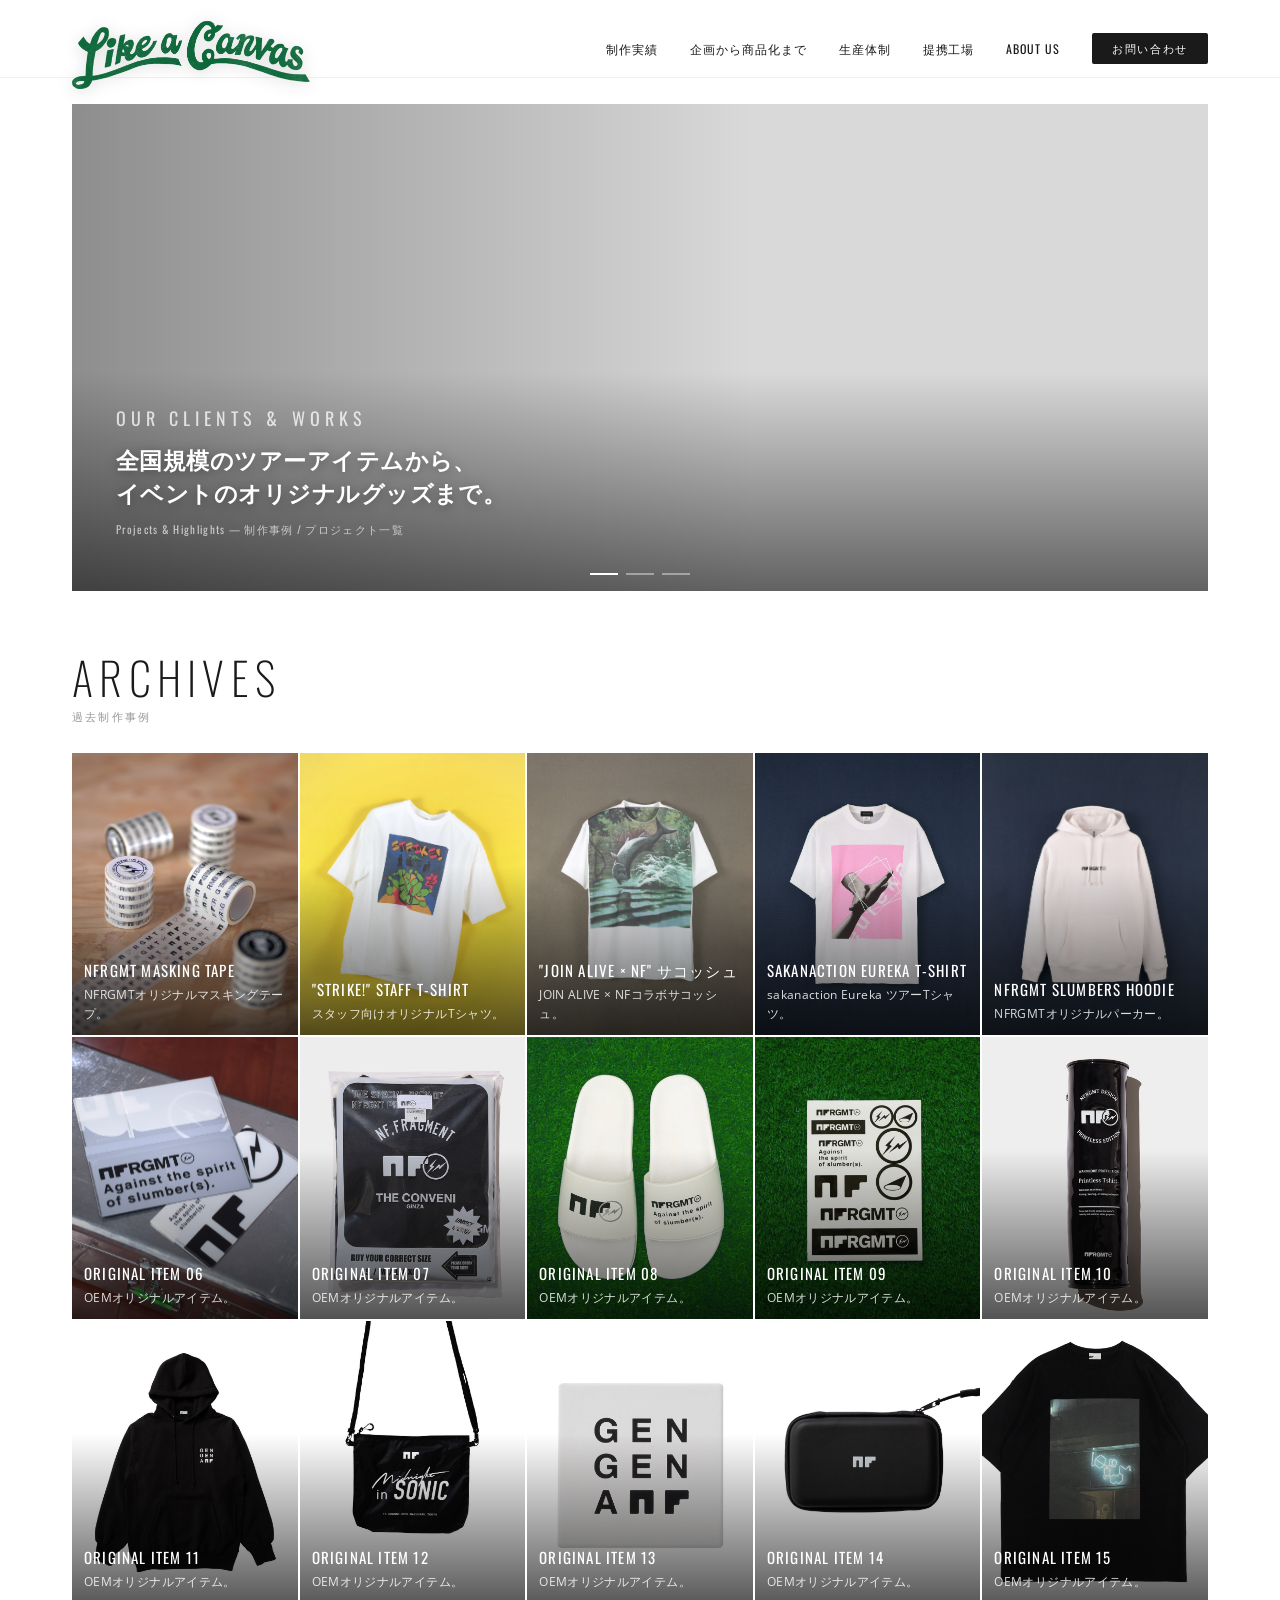
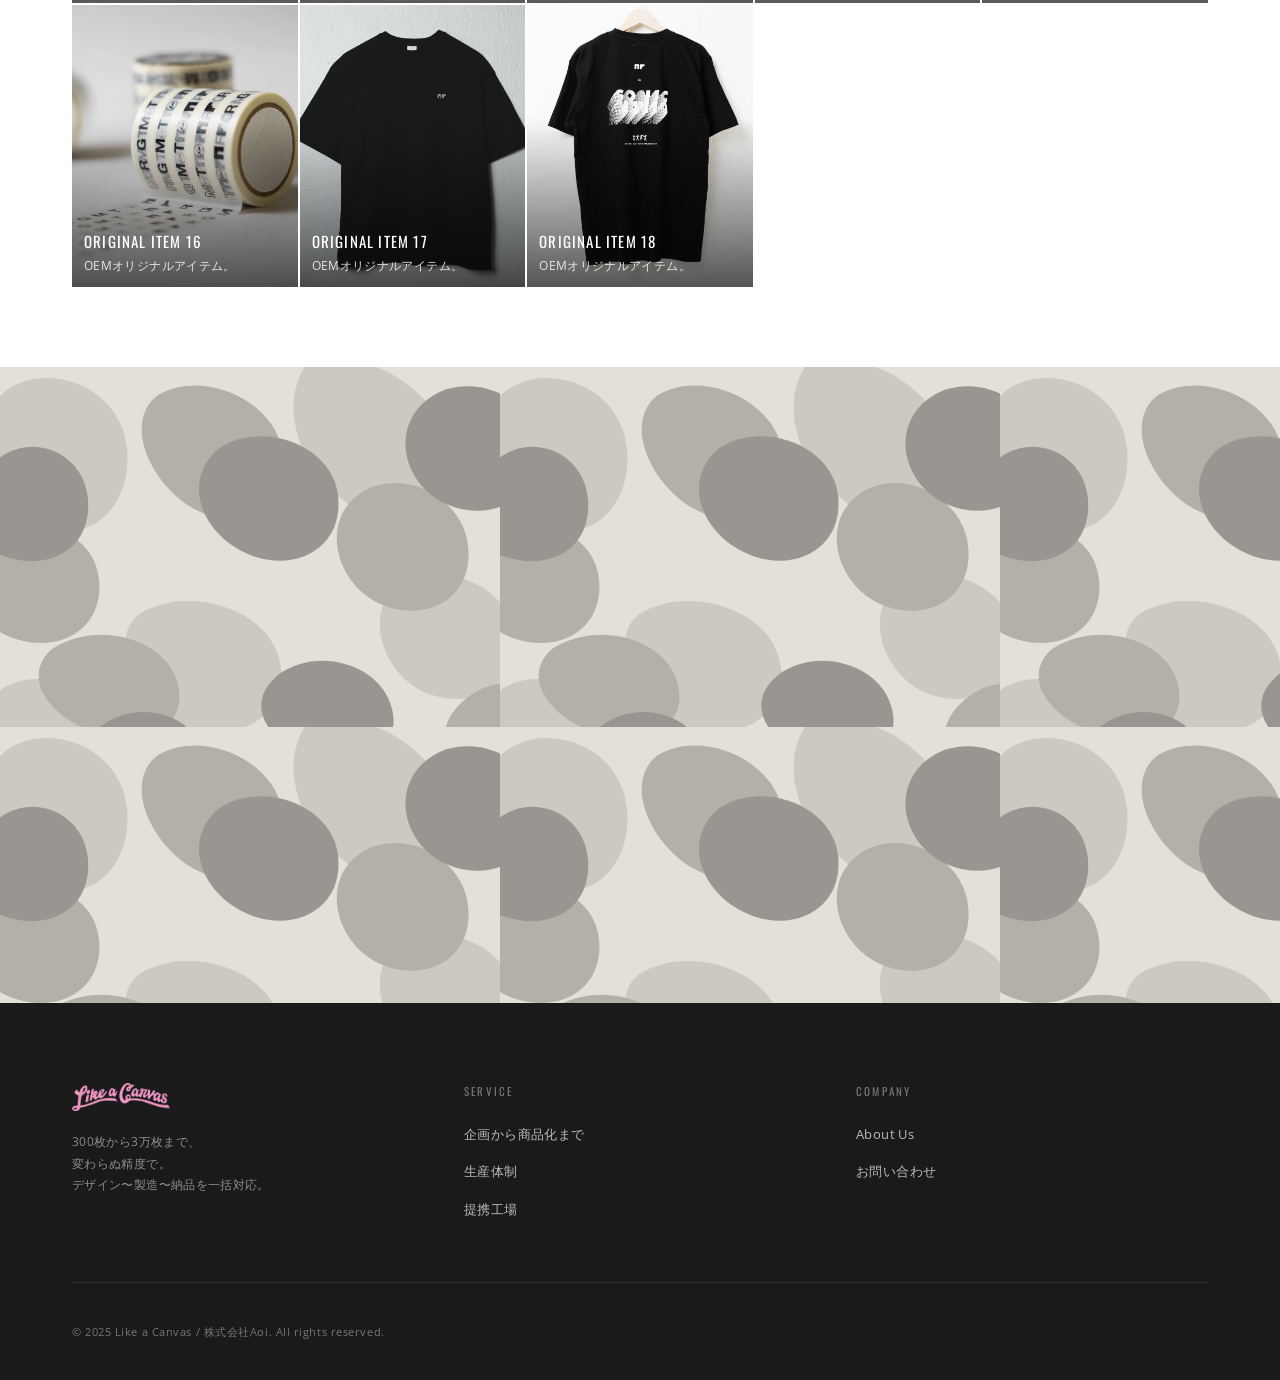
==== index.html @ 428521fa "Add camo background to Explore section, update subtitle text Co-Authored-By: Claude Sonnet 4.6 <nore" ====
<!DOCTYPE html>
<html lang="ja">
<head>
  <meta charset="UTF-8">
  <meta name="viewport" content="width=device-width, initial-scale=1.0">
  <title>Like a Canvas</title>
  <meta name="description" content="300枚から3万枚まで、変わらぬ精度で。OEMグッズ制作のLike a Canvas。">
  <link rel="stylesheet" href="assets/css/main.css">
  <style>
    /* フェードインアニメーション */
    [data-fade] {
      opacity: 0;
      transform: translateY(24px);
      transition: opacity 0.7s ease, transform 0.7s ease;
    }
    [data-fade].visible {
      opacity: 1;
      transform: translateY(0);
    }
    /* スライド全体リンク */
    .hero-slide-link {
      position: absolute;
      inset: 0;
      z-index: 1;
      display: block;
    }
    .hero .hero-slide-content { pointer-events: none; }
  </style>
</head>
<body>

  <!-- PRELOADER -->
  <div class="preloader">
    <div class="preloader-inner"></div>
  </div>

  <!-- NAVBAR -->
  <nav class="navbar">
    <div class="navbar-inner">
      <a href="index.html" class="navbar-logo">
        <img src="assets/images/static/logo.png" alt="Like a Canvas">
      </a>
      <ul class="nav-menu">
        <li><a href="#archives">制作実績</a></li>
        <li><a href="pages/network.html">企画から商品化まで</a></li>
        <li><a href="pages/factory.html">生産体制</a></li>
        <li><a href="pages/factory-showcase.html">提携工場</a></li>
        <li><a href="pages/about.html">About Us</a></li>
        <li><a href="pages/contact.html" class="nav-contact-btn">お問い合わせ</a></li>
      </ul>
      <button class="hamburger" aria-label="メニュー">
        <span></span><span></span><span></span>
      </button>
    </div>
  </nav>

  <!-- モバイルメニュー -->
  <div class="mobile-menu">
    <button class="mobile-menu-close" aria-label="閉じる">×</button>
    <a href="#archives">制作実績</a>
    <a href="pages/network.html">企画から商品化まで</a>
    <a href="pages/factory.html">生産体制</a>
    <a href="pages/factory-showcase.html">提携工場</a>
    <a href="pages/about.html">About Us</a>
    <a href="pages/contact.html">お問い合わせ</a>
  </div>

  <!-- HERO VIDEO SLIDER -->
  <div class="hero-wrapper">
  <div class="hero-wrapper-inner">
  <section class="hero">
    <div class="hero-slide active">
      <a href="#archives" class="hero-slide-link"></a>
      <video autoplay muted loop playsinline>
        <source src="assets/videos/hero-archives.mp4" type="video/mp4">
      </video>
      <div class="hero-slide-overlay"></div>
      <div class="hero-slide-content">
        <p class="hero-slide-label">Our Clients &amp; Works</p>
        <h2 class="hero-slide-title">全国規模のツアーアイテムから、<br>イベントのオリジナルグッズまで。</h2>
        <p class="hero-slide-sub">Projects &amp; Highlights — 制作事例 / プロジェクト一覧</p>
      </div>
    </div>
    <div class="hero-slide">
      <a href="pages/contact.html" class="hero-slide-link"></a>
      <video autoplay muted loop playsinline>
        <source src="assets/videos/hero-what-we-can-do.mp4" type="video/mp4">
      </video>
      <div class="hero-slide-overlay"></div>
      <div class="hero-slide-content">
        <p class="hero-slide-label">Custom Ideas</p>
        <h2 class="hero-slide-title">コンサートやイベント、アウトドアまで。<br>さまざまなシーンで使えるもの。</h2>
        <p class="hero-slide-sub">EVENT &amp; OUTDOOR &amp; CONCERT — シーンに応じた、あなただけのカスタムメイド。</p>
      </div>
    </div>
    <div class="hero-slide">
      <a href="pages/factory.html" class="hero-slide-link"></a>
      <video autoplay muted loop playsinline>
        <source src="assets/videos/hero-factory.mp4" type="video/mp4">
      </video>
      <div class="hero-slide-overlay"></div>
      <div class="hero-slide-content">
        <p class="hero-slide-label">FACTORY NETWORK</p>
        <h2 class="hero-slide-title">300枚から3万枚まで、<br>変わらぬ精度で。</h2>
        <p class="hero-slide-sub">From 300 to 50,000 units — with the same precision.</p>
      </div>
    </div>

    <button class="hero-arrow hero-arrow-prev" aria-label="前のスライド">&#8592;</button>
    <button class="hero-arrow hero-arrow-next" aria-label="次のスライド">&#8594;</button>

    <div class="hero-nav">
      <button class="hero-dot active" aria-label="スライド1"></button>
      <button class="hero-dot" aria-label="スライド2"></button>
      <button class="hero-dot" aria-label="スライド3"></button>
    </div>
  </section>
  </div>
  </div>

  <!-- ARCHIVES -->
  <section class="archives-section" id="archives">
    <div class="archives-inner">
      <div class="archives-heading" data-fade>
        <h2 class="archives-title-en">Archives</h2>
        <p class="archives-title-ja">過去制作事例</p>
      </div>
      <div class="archives-grid" data-dynamic>
        <!-- JSで動的生成 -->
      </div>
    </div>
  </section>

  <!-- EXPLORE SECTION -->
  <section class="service-overview">
    <div class="service-overview-inner">
      <div class="service-overview-heading" data-fade>
        <h2>Explore</h2>
      </div>
      <p class="service-overview-sub" data-fade>
        <strong>Like a Canvas について、もっと詳しく。</strong>
      </p>
      <div class="service-grid">

        <div class="service-item" data-fade>
          <a href="pages/network.html">
            <!-- 差し替え: <img src="assets/images/explore-network.jpg" alt="企画から商品化まで" loading="lazy"> -->
            <div style="aspect-ratio:4/3;background:linear-gradient(135deg,#c8c4bc 0%,#a8a49c 100%);display:flex;align-items:center;justify-content:center;">
              <span style="font-family:var(--font-heading);font-size:9px;letter-spacing:0.2em;text-transform:uppercase;color:rgba(0,0,0,0.3);">Photo</span>
            </div>
          </a>
          <div class="service-item-body">
            <h3 class="service-item-title">企画から商品化まで</h3>
            <p class="service-item-desc">アイデアの整理から工場選定・量産・納品まで、一貫して進行します。</p>
            <a href="pages/network.html" class="service-item-link">詳しく見る →</a>
          </div>
        </div>

        <div class="service-item" data-fade>
          <a href="pages/factory.html">
            <!-- 差し替え: <img src="assets/images/explore-factory.jpg" alt="生産体制" loading="lazy"> -->
            <div style="aspect-ratio:4/3;background:linear-gradient(135deg,#bfbbb3 0%,#9f9b93 100%);display:flex;align-items:center;justify-content:center;">
              <span style="font-family:var(--font-heading);font-size:9px;letter-spacing:0.2em;text-transform:uppercase;color:rgba(0,0,0,0.3);">Photo</span>
            </div>
          </a>
          <div class="service-item-body">
            <h3 class="service-item-title">生産体制</h3>
            <p class="service-item-desc">国内外の工場ネットワークを活用し、アイテムとロットに応じて最適な生産背景を組み立てます。</p>
            <a href="pages/factory.html" class="service-item-link">詳しく見る →</a>
          </div>
        </div>

        <div class="service-item" data-fade>
          <a href="pages/factory-showcase.html">
            <!-- 差し替え: <img src="assets/images/explore-factory-showcase.jpg" alt="提携工場" loading="lazy"> -->
            <div style="aspect-ratio:4/3;background:linear-gradient(135deg,#b8b4ac 0%,#98948c 100%);display:flex;align-items:center;justify-content:center;">
              <span style="font-family:var(--font-heading);font-size:9px;letter-spacing:0.2em;text-transform:uppercase;color:rgba(0,0,0,0.3);">Photo</span>
            </div>
          </a>
          <div class="service-item-body">
            <h3 class="service-item-title">提携工場</h3>
            <p class="service-item-desc">染め・縫製・傘・検品まで。実際に足を運んだ提携工場を紹介します。</p>
            <a href="pages/factory-showcase.html" class="service-item-link">詳しく見る →</a>
          </div>
        </div>

        <div class="service-item" data-fade>
          <a href="pages/about.html">
            <!-- 差し替え: <img src="assets/images/explore-about.jpg" alt="About Us" loading="lazy"> -->
            <div style="aspect-ratio:4/3;background:linear-gradient(135deg,#b0aca4 0%,#908c84 100%);display:flex;align-items:center;justify-content:center;">
              <span style="font-family:var(--font-heading);font-size:9px;letter-spacing:0.2em;text-transform:uppercase;color:rgba(0,0,0,0.3);">Photo</span>
            </div>
          </a>
          <div class="service-item-body">
            <h3 class="service-item-title">About Us</h3>
            <p class="service-item-desc">株式会社Aoiについて。事業の背景と、ものづくりへのスタンスを紹介します。</p>
            <a href="pages/about.html" class="service-item-link">詳しく見る →</a>
          </div>
        </div>

      </div>
    </div>
  </section>

  <!-- FOOTER -->
  <footer class="footer">
    <div class="footer-inner">
      <div class="footer-top">
        <div>
          <div class="footer-logo">
            <img src="assets/images/static/logo.png" alt="Like a Canvas">
          </div>
          <p class="footer-tagline">300枚から3万枚まで、<br>変わらぬ精度で。<br>デザイン〜製造〜納品を一括対応。</p>
        </div>
        <div>
          <p class="footer-nav-title">Service</p>
          <ul class="footer-nav-list">
            <li><a href="pages/network.html">企画から商品化まで</a></li>
            <li><a href="pages/factory.html">生産体制</a></li>
            <li><a href="pages/factory-showcase.html">提携工場</a></li>
          </ul>
        </div>
        <div>
          <p class="footer-nav-title">Company</p>
          <ul class="footer-nav-list">
            <li><a href="pages/about.html">About Us</a></li>
            <li><a href="pages/contact.html">お問い合わせ</a></li>
          </ul>
        </div>
      </div>
      <div class="footer-bottom">
        <p class="footer-copyright">© 2025 Like a Canvas / 株式会社Aoi. All rights reserved.</p>
      </div>
    </div>
  </footer>

  <script src="assets/js/main.js"></script>
</body>
</html>
---- assets/css/main.css ----
/* ================================================
   Like a Canvas — Main CSS
   Webflow完全独立版
   ================================================ */

@import url('https://fonts.googleapis.com/css2?family=Oswald:wght@200;300;400;500;600;700&family=Vollkorn:ital,wght@0,400;0,700;1,400;1,700&family=Open+Sans:ital,wght@0,300;0,400;0,600;0,700;0,800;1,400&family=Exo:ital,wght@0,100;0,200;0,300;0,400;0,500;0,600;0,700;0,800;0,900;1,400&display=swap');

*, *::before, *::after {
  box-sizing: border-box;
  margin: 0;
  padding: 0;
}

:root {
  --color-black: #1a1a1a;
  --color-white: #ffffff;
  --color-gray: #f5f5f5;
  --color-gray-mid: #999;
  --color-gray-dark: #444;
  --font-heading: 'Oswald', sans-serif;
  --font-body: 'Open Sans', sans-serif;
  --font-serif: 'Vollkorn', serif;
  --transition: 0.3s ease;
  /* サイト共通の最大幅・横パディング */
  --site-max: 1200px;
  --site-pad: 32px;
}

html {
  font-size: 16px;
  scroll-behavior: smooth;
}

body {
  font-family: var(--font-body);
  color: var(--color-black);
  background: var(--color-white);
  line-height: 1.6;
  overflow-x: hidden;
}

img {
  max-width: 100%;
  height: auto;
  display: block;
}

a {
  text-decoration: none;
  color: inherit;
}

/* ================================================
   PRELOADER
   ================================================ */
.preloader {
  position: fixed;
  inset: 0;
  background: var(--color-white);
  z-index: 9999;
  display: flex;
  align-items: center;
  justify-content: center;
  transition: opacity 0.5s ease, visibility 0.5s ease;
}

.preloader.hidden {
  opacity: 0;
  visibility: hidden;
}

.preloader-inner {
  width: 40px;
  height: 40px;
  border: 2px solid var(--color-gray);
  border-top-color: var(--color-black);
  border-radius: 50%;
  animation: spin 0.8s linear infinite;
}

@keyframes spin {
  to { transform: rotate(360deg); }
}

/* ================================================
   NAVBAR
   ================================================ */
.navbar {
  position: fixed;
  top: 0;
  left: 0;
  right: 0;
  z-index: 100;
  background: rgba(255,255,255,0.96);
  backdrop-filter: blur(8px);
  border-bottom: 1px solid rgba(0,0,0,0.06);
  transition: box-shadow var(--transition);
  overflow: visible;
}

.navbar.scrolled {
  box-shadow: 0 2px 20px rgba(0,0,0,0.08);
}

.navbar-inner {
  max-width: var(--site-max);
  margin: 0 auto;
  padding: 0 var(--site-pad);
  height: 77px;
  display: flex;
  align-items: center;
  justify-content: space-between;
}

.navbar-logo {
  position: relative;
  z-index: 101;
  transform: translateY(16px);
  flex-shrink: 0;
}

.navbar-logo img {
  height: 68px;
  width: auto;
  filter: drop-shadow(0 2px 8px rgba(0,0,0,0.15));
}

.nav-menu {
  list-style: none;
  display: flex;
  align-items: center;
  gap: 32px;
  flex-wrap: nowrap;
  transform: translateY(10px);
}

.nav-menu a {
  font-family: var(--font-heading);
  font-size: 12px;
  font-weight: 400;
  letter-spacing: 0.08em;
  text-transform: uppercase;
  color: var(--color-black);
  transition: opacity var(--transition);
  text-align: center;
  line-height: 1.0;
  white-space: nowrap;
  display: block;
}

/* 930px以下：gapだけ縮小、文字サイズは維持 */
@media (max-width: 930px) {
  .nav-menu { gap: clamp(4px, 1.5vw, 32px); }
}

/* 840px以下：文字サイズも縮小開始 */
@media (max-width: 840px) {
  .nav-menu a {
    font-size: clamp(10px, 1.25vw, 12px);
    letter-spacing: clamp(0.02em, 0.07vw, 0.08em);
  }
}

.nav-menu a:hover {
  opacity: 0.5;
}

.nav-contact-btn {
  background: var(--color-black);
  color: var(--color-white) !important;
  padding: 10px 20px;
  border-radius: 2px;
  font-size: 11px !important;
  letter-spacing: 0.15em !important;
}

.nav-contact-btn:hover {
  opacity: 0.7 !important;
}

/* ハンバーガー */
.hamburger {
  display: none;
  flex-direction: column;
  gap: 5px;
  cursor: pointer;
  padding: 8px;
  background: none;
  border: none;
}

.hamburger span {
  display: block;
  width: 24px;
  height: 1.5px;
  background: var(--color-black);
  transition: var(--transition);
}

/* モバイルメニュー */
.mobile-menu {
  display: flex;
  position: fixed;
  inset: 0;
  background: rgba(10,10,10,0.92);
  backdrop-filter: blur(6px);
  -webkit-backdrop-filter: blur(6px);
  z-index: 200;
  flex-direction: column;
  align-items: flex-start;
  justify-content: center;
  padding: 0 40px;
  gap: 0;
  /* 初期状態：上に隠れている */
  opacity: 0;
  transform: translateY(-18px);
  pointer-events: none;
  transition: opacity 0.32s ease, transform 0.32s ease;
}

.mobile-menu.open {
  opacity: 1;
  transform: translateY(0);
  pointer-events: auto;
}

/* ロゴ小さく左上に */
.mobile-menu::before {
  content: 'Like a Canvas';
  position: absolute;
  top: 28px;
  left: 40px;
  font-family: var(--font-heading);
  font-size: 10px;
  letter-spacing: 0.25em;
  text-transform: uppercase;
  color: rgba(255,255,255,0.25);
}

.mobile-menu a {
  font-family: "Yu Gothic", "YuGothic", "Hiragino Kaku Gothic ProN", "Noto Sans JP", sans-serif;
  font-size: clamp(16px, 4.5vw, 22px);
  font-weight: 300;
  letter-spacing: 0.1em;
  color: rgba(255,255,255,0.82);
  padding: 13px 0;
  border-bottom: 1px solid rgba(255,255,255,0.07);
  width: 100%;
  display: flex;
  align-items: center;
  justify-content: space-between;
  transition: color 0.2s ease;
}

.mobile-menu a::after {
  content: '→';
  font-size: 14px;
  color: rgba(255,255,255,0.25);
  transition: color 0.2s ease, transform 0.2s ease;
}

.mobile-menu a:hover { color: rgba(255,255,255,0.6); }
.mobile-menu a:hover::after { color: rgba(255,255,255,0.5); transform: translateX(4px); }

/* お問い合わせだけアクセントカラー */
.mobile-menu a[href*="contact"] {
  color: #c8a870;
  border-bottom: none;
  margin-top: 28px;
}
.mobile-menu a[href*="contact"]::after { color: rgba(200,168,112,0.5); }

.mobile-menu-close {
  position: absolute;
  top: 22px;
  right: 32px;
  background: none;
  border: 1px solid rgba(255,255,255,0.18);
  color: rgba(255,255,255,0.6);
  font-size: 18px;
  width: 36px;
  height: 36px;
  display: flex;
  align-items: center;
  justify-content: center;
  cursor: pointer;
  line-height: 1;
  transition: border-color 0.2s, color 0.2s;
}

.mobile-menu-close:hover {
  border-color: rgba(255,255,255,0.5);
  color: #fff;
}

/* ================================================
   HERO SLIDER（動画バナー）
   ================================================ */
.hero-wrapper {
  margin-top: 72px;
  padding: 32px 0 48px;
  background: var(--color-white);
}

.hero-wrapper-inner {
  max-width: var(--site-max);
  margin: 0 auto;
  padding: 0 var(--site-pad);
}

.hero {
  position: relative;
  width: 100%;
  aspect-ratio: 21 / 9;
  overflow: hidden;
}

@media (max-width: 767px) {
  .hero {
    aspect-ratio: 16 / 9;
  }
}

.hero-slide {
  position: absolute;
  inset: 0;
  opacity: 0;
  transition: opacity 0.8s ease;
}

.hero-slide.active {
  opacity: 1;
}

.hero-slide video {
  width: 100%;
  height: 100%;
  object-fit: cover;
  object-position: center;
}

.hero-slide-overlay {
  position: absolute;
  inset: 0;
  background:
    linear-gradient(to top, rgba(0,0,0,0.55) 0%, rgba(0,0,0,0) 45%),
    linear-gradient(to right, rgba(0,0,0,0.35) 0%, rgba(0,0,0,0) 60%),
    rgba(0,0,0,0.15);
}

/* 旧 .hero-content（後方互換） */
.hero-content {
  position: absolute;
  inset: 0;
  display: flex;
  flex-direction: column;
  align-items: center;
  justify-content: center;
  color: var(--color-white);
  z-index: 2;
  text-align: center;
  padding: 0 24px;
}

/* スライド個別コンテンツ */
.hero-slide-content {
  position: absolute;
  bottom: 0;
  left: 0;
  right: 0;
  z-index: 2;
  padding: 0 44px 52px;
  color: var(--color-white);
  opacity: 0;
  transform: translateY(10px);
  transition: opacity 0.6s ease 0.2s, transform 0.6s ease 0.2s;
}

.hero-slide.active .hero-slide-content {
  opacity: 1;
  transform: translateY(0);
}

.hero-slide-label {
  font-family: var(--font-heading);
  font-size: clamp(12px, 1.5vw, 18px);
  letter-spacing: 0.28em;
  text-transform: uppercase;
  opacity: 0.75;
  margin-bottom: 12px;
}

.hero-slide-title {
  font-family: "Yu Mincho", "YuMincho", "Hiragino Mincho ProN", serif;
  font-size: clamp(14px, 1.8vw, 24px);
  font-weight: 600;
  letter-spacing: 0.02em;
  line-height: 1.45;
  margin-bottom: 10px;
  text-shadow: 0 2px 12px rgba(0,0,0,0.4);
}

.hero-slide-sub {
  font-family: var(--font-heading);
  font-size: clamp(9px, 0.85vw, 11px);
  letter-spacing: 0.12em;
  opacity: 0.65;
  line-height: 1.6;
}

@media (max-width: 767px) {
  .hero-slide-content {
    padding: 0 20px 36px;
  }
  .hero-slide-title {
    font-size: clamp(13px, 3.5vw, 18px);
  }
}

/* スライダーナビ */
.hero-nav {
  position: absolute;
  bottom: 16px;
  left: 50%;
  transform: translateX(-50%);
  display: flex;
  gap: 8px;
  z-index: 2;
}

.hero-dot {
  width: 28px;
  height: 2px;
  background: rgba(255,255,255,0.4);
  cursor: pointer;
  transition: background var(--transition);
  border: none;
}

.hero-dot.active {
  background: var(--color-white);
}

/* ヒーロー矢印：デスクトップはhover時のみ薄く表示 */
.hero-arrow {
  position: absolute;
  top: 50%;
  transform: translateY(-50%);
  z-index: 3;
  background: none;
  border: none;
  color: var(--color-white);
  font-size: 22px;
  padding: 16px 20px;
  cursor: pointer;
  opacity: 0;
  transition: opacity 0.3s ease;
  letter-spacing: 0;
}

.hero-arrow-prev { left: 12px; }
.hero-arrow-next { right: 12px; }

.hero:hover .hero-arrow {
  opacity: 0.45;
}

.hero-arrow:hover {
  opacity: 1 !important;
}

/* スマホ：矢印非表示、スワイプで操作 */
@media (max-width: 767px) {
  .hero-arrow { display: none; }
}

/* ================================================
   SECTION COMMON
   ================================================ */
.section {
  padding: 100px var(--site-pad);
  max-width: var(--site-max);
  margin: 0 auto;
}

.section-label {
  font-family: var(--font-heading);
  font-size: 11px;
  font-weight: 400;
  letter-spacing: 0.2em;
  text-transform: uppercase;
  color: var(--color-gray-mid);
  margin-bottom: 8px;
}

.section-title {
  font-family: var(--font-heading);
  font-size: clamp(28px, 4vw, 48px);
  font-weight: 300;
  letter-spacing: 0.08em;
  text-transform: uppercase;
  margin-bottom: 16px;
  line-height: 1.1;
}

/* ================================================
   ARCHIVES グリッド
   ================================================ */
.archives-section {
  background: var(--color-white);
  padding: 16px 0 80px;
  scroll-margin-top: 97px;
}

/* Archives 見出し */
.archives-heading {
  margin-bottom: 28px;
}

.archives-title-en {
  font-family: var(--font-heading);
  font-size: clamp(28px, 3.5vw, 48px);
  font-weight: 200;
  letter-spacing: 0.14em;
  text-transform: uppercase;
  line-height: 1.0;
  margin-bottom: 8px;
  color: var(--color-black);
}

.archives-title-ja {
  font-family: var(--font-heading);
  font-size: 11px;
  font-weight: 400;
  letter-spacing: 0.2em;
  color: var(--color-gray-mid);
  text-transform: uppercase;
}

.archives-inner {
  max-width: var(--site-max);
  margin: 0 auto;
  padding: 0 var(--site-pad);
}

.archives-grid {
  display: grid;
  grid-template-columns: repeat(auto-fill, minmax(220px, 1fr));
  gap: 2px;
}

.archive-item {
  position: relative;
  overflow: hidden;
  aspect-ratio: 4/5;
  cursor: pointer;
}

.archive-item a {
  display: block;
  width: 100%;
  height: 100%;
}

.archive-item img {
  width: 100%;
  height: 100%;
  object-fit: cover;
  transition: transform 0.6s ease;
}

.archive-item:hover img {
  transform: scale(1.04);
}

.archive-item-overlay {
  position: absolute;
  inset: 0;
  background: linear-gradient(
    to bottom,
    rgba(0,0,0,0) 40%,
    rgba(0,0,0,0.65) 100%
  );
  display: flex;
  flex-direction: column;
  justify-content: flex-end;
  padding: 12px;
}

.archive-item-info {
  transform: translateY(0);
  opacity: 1;
  color: var(--color-white);
}

.archive-item-title {
  font-family: var(--font-heading);
  font-size: clamp(11px, 1.4vw, 15px);
  font-weight: 400;
  letter-spacing: 0.08em;
  text-transform: uppercase;
  margin-bottom: 3px;
}

.archive-item-desc {
  font-size: clamp(11px, 1.1vw, 12px);
  opacity: 0.85;
  letter-spacing: 0.03em;
}

/* ================================================
   PRODUCT DETAIL ページ
   ================================================ */

/* ページ全体レイアウト
   〜999px : サイドバー200px固定 + 商品1fr（拡大中）
   1000px〜: 商品800px固定 + サイドバー1fr（拡大中）
   1200px〜: max-widthで全体が止まる（ナビバーと右端が揃う）
*/
.product-page-wrapper {
  display: grid;
  grid-template-columns: 200px 1fr;
  margin-top: 77px;
  min-height: calc(100vh - 77px);
  align-items: start;
  max-width: var(--site-max);
  margin-left: auto;
  margin-right: auto;
}

@media (min-width: 1000px) {
  .product-page-wrapper {
    grid-template-columns: 1fr 800px;
  }
}

/* ---- LEFT SIDEBAR ---- */
.product-sidebar {
  position: sticky;
  top: 77px;
  height: calc(100vh - 77px);
  overflow-y: auto;
  border-right: 1px solid rgba(0,0,0,0.07);
  background: var(--color-white);
  padding: 28px 14px 40px var(--site-pad);
  scrollbar-width: thin;
  scrollbar-color: rgba(0,0,0,0.15) transparent;
}

.sidebar-label {
  font-family: var(--font-heading);
  font-size: 10px;
  letter-spacing: 0.22em;
  text-transform: uppercase;
  color: var(--color-gray-mid);
  margin-bottom: 12px;
}

/* サムネイルグリッド：〜999px は2列、1000px〜は3列 */
.sidebar-thumbs {
  display: grid;
  grid-template-columns: repeat(2, 1fr);
  gap: 3px;
  margin-bottom: 28px;
}

@media (min-width: 1000px) {
  .sidebar-thumbs {
    grid-template-columns: repeat(3, 1fr);
  }
}

.sidebar-thumb {
  display: block;
  aspect-ratio: 1;
  overflow: hidden;
  opacity: 0.5;
  transition: opacity var(--transition);
}

.sidebar-thumb img {
  width: 100%;
  height: 100%;
  object-fit: cover;
  transition: transform 0.4s ease;
}

.sidebar-thumb:hover {
  opacity: 0.8;
}

.sidebar-thumb:hover img {
  transform: scale(1.06);
}

.sidebar-thumb.active {
  opacity: 1;
  outline: 2px solid var(--color-black);
  outline-offset: -2px;
}

/* サイドバーナビ */
.sidebar-nav {
  border-top: 1px solid rgba(0,0,0,0.07);
  padding-top: 16px;
  display: flex;
  flex-direction: column;
  gap: 2px;
}

.sidebar-nav-item {
  display: flex;
  align-items: center;
  justify-content: space-between;
  padding: 9px 6px;
  font-family: var(--font-heading);
  font-size: 10px;
  letter-spacing: 0.1em;
  color: var(--color-black);
  text-decoration: none;
  transition: background var(--transition);
  border-radius: 2px;
}

.sidebar-nav-item:hover {
  background: var(--color-gray);
}

.sidebar-nav-arrow {
  opacity: 0.3;
  font-size: 12px;
  transition: transform var(--transition), opacity var(--transition);
}

.sidebar-nav-item:hover .sidebar-nav-arrow {
  opacity: 1;
  transform: translateX(3px);
}

/* ---- RIGHT MAIN ---- */
.product-main {
  padding: 48px var(--site-pad) 80px;
  min-width: 0;
}

.product-loading {
  display: flex;
  align-items: center;
  justify-content: center;
  height: 60vh;
}

/* 商品詳細：画像＋その下に説明 */
.product-detail {
  max-width: 100%;
}

.product-img-area {
  display: flex;
  flex-direction: column;
  gap: 10px;
}

.product-main-img-wrap {
  width: 100%;
  overflow: hidden;
  background: var(--color-gray);
  position: relative;
}

/* 左右ナビボタン */
.img-arrow {
  position: absolute;
  top: 50%;
  transform: translateY(-50%);
  background: rgba(255,255,255,0.85);
  border: none;
  width: 44px;
  height: 44px;
  display: flex;
  align-items: center;
  justify-content: center;
  font-size: 18px;
  cursor: pointer;
  opacity: 0;
  transition: opacity 0.3s ease;
  z-index: 2;
}

.product-main-img-wrap:hover .img-arrow {
  opacity: 1;
}

.img-arrow-prev { left: 12px; }
.img-arrow-next { right: 12px; }

.img-arrow:hover {
  background: rgba(255,255,255,1);
}

/* スマホ：背景なし・矢印のみ */
@media (max-width: 767px) {
  .img-arrow {
    opacity: 1;
    width: 28px;
    height: 28px;
    background: none;
    color: var(--color-white);
    font-size: 20px;
    font-weight: 700;
    text-shadow: 0 1px 4px rgba(0,0,0,0.5);
  }

  .img-arrow:hover {
    background: none;
  }
}

.product-main-img {
  width: 100%;
  height: auto;
  display: block;
  transition: opacity 0.25s ease;
}

/* サブ画像サムネイル行 */
.product-sub-thumbs {
  display: flex;
  gap: 8px;
  flex-wrap: wrap;
}

.product-sub-thumb {
  width: 68px;
  height: 68px;
  object-fit: cover;
  cursor: pointer;
  opacity: 0.45;
  transition: opacity var(--transition);
  border: 1.5px solid transparent;
}

.product-sub-thumb.active,
.product-sub-thumb:hover {
  opacity: 1;
  border-color: var(--color-black);
}

/* 商品情報（画像の下） */
.product-info-below {
  padding-top: 28px;
  display: flex;
  flex-direction: column;
}

.product-category {
  font-family: var(--font-heading);
  font-size: 10px;
  letter-spacing: 0.22em;
  text-transform: uppercase;
  color: var(--color-gray-mid);
  margin-bottom: 12px;
}

.product-title {
  font-family: var(--font-heading);
  font-size: clamp(18px, 2.2vw, 26px);
  font-weight: 400;
  letter-spacing: 0.06em;
  text-transform: uppercase;
  line-height: 1.2;
  margin-bottom: 20px;
}

.product-description {
  font-size: 13px;
  line-height: 1.9;
  color: var(--color-gray-dark);
  margin-bottom: 32px;
}

.product-back-btn {
  display: inline-flex;
  align-items: center;
  font-family: var(--font-heading);
  font-size: 10px;
  letter-spacing: 0.18em;
  text-transform: uppercase;
  color: var(--color-black);
  border-bottom: 1px solid currentColor;
  padding-bottom: 3px;
  margin-bottom: 16px;
  transition: opacity var(--transition);
  align-self: flex-start;
}

.product-back-btn:hover { opacity: 0.5; }

.product-contact-btn {
  display: inline-flex;
  align-items: center;
  justify-content: center;
  background: var(--color-black);
  color: var(--color-white);
  font-family: var(--font-heading);
  font-size: 11px;
  letter-spacing: 0.18em;
  text-transform: uppercase;
  padding: 13px 28px;
  transition: opacity var(--transition);
  align-self: flex-start;
}

.product-contact-btn:hover { opacity: 0.75; }

/* ---- モバイル専用サムネイルセクション ---- */
.mobile-sidebar-section {
  padding: 24px 0 16px;
  border-top: 1px solid rgba(0,0,0,0.07);
  border-bottom: 1px solid rgba(0,0,0,0.07);
  margin-top: 80px;
}

.mobile-sidebar-thumbs {
  display: grid;
  grid-template-columns: repeat(5, 1fr);
  gap: 3px;
  padding: 0 20px;
}

.mobile-sidebar-thumb {
  display: block;
  aspect-ratio: 1;
  overflow: hidden;
  opacity: 0.5;
  transition: opacity var(--transition);
}

.mobile-sidebar-thumb img {
  width: 100%;
  height: 100%;
  object-fit: cover;
}

.mobile-sidebar-thumb.active {
  opacity: 1;
  outline: 2px solid var(--color-black);
  outline-offset: -2px;
}

/* ---- レスポンシブ ---- */
@media (max-width: 767px) {
  /* デスクトップサイドバーを非表示 */
  .product-page-wrapper {
    grid-template-columns: 1fr;
    max-width: 100%;
    min-height: unset;
  }

  .product-sidebar {
    display: none;
  }

  .product-main {
    padding: 24px 20px 0;
  }

  .product-detail {
    max-width: 100%;
  }
}

/* ================================================
   SERVICE OVERVIEW
   ================================================ */
.service-overview {
  background-color: #e4e0d8;
  background-image: url("data:image/svg+xml,%3Csvg%20xmlns='http://www.w3.org/2000/svg'%20width='500'%20height='360'%3E%0A%20%20%3Crect%20width='500'%20height='360'%20fill='%23e4e0d8'/%3E%0A%20%20%3Cpath%20fill='%23cdc9c0'%20d='M-5%2C35%20C25%2C-5%2095%2C8%20118%2C52%20C141%2C96%20120%2C155%2080%2C162%20C35%2C170%20-20%2C118%20-5%2C35Z'/%3E%0A%20%20%3Cpath%20fill='%23cdc9c0'%20d='M308%2C-5%20C358%2C-22%20432%2C18%20448%2C72%20C464%2C126%20420%2C162%20372%2C148%20C318%2C132%20268%2C50%20308%2C-5Z'/%3E%0A%20%20%3Cpath%20fill='%23cdc9c0'%20d='M138%2C248%20C182%2C218%20262%2C238%20278%2C288%20C294%2C338%20252%2C372%20202%2C364%20C148%2C354%20102%2C278%20138%2C248Z'/%3E%0A%20%20%3Cpath%20fill='%23cdc9c0'%20d='M402%2C215%20C448%2C192%20512%2C222%20516%2C272%20C520%2C318%20476%2C342%20432%2C328%20C382%2C312%20360%2C242%20402%2C215Z'/%3E%0A%20%20%3Cpath%20fill='%23cdc9c0'%20d='M-8%2C330%20C28%2C295%2090%2C315%2095%2C358%20C100%2C395%2055%2C408%2012%2C398%20C-36%2C386%20-42%2C358%20-8%2C330Z'/%3E%0A%20%20%3Cpath%20fill='%23b5b0a7'%20d='M158%2C28%20C202%2C2%20272%2C32%20282%2C82%20C292%2C132%20252%2C162%20208%2C148%20C158%2C132%20118%2C58%20158%2C28Z'/%3E%0A%20%20%3Cpath%20fill='%23b5b0a7'%20d='M-2%2C178%20C28%2C142%2094%2C162%2099%2C212%20C104%2C262%2060%2C286%2016%2C272%20C-32%2C258%20-32%2C208%20-2%2C178Z'/%3E%0A%20%20%3Cpath%20fill='%23b5b0a7'%20d='M358%2C128%20C398%2C98%20462%2C128%20468%2C178%20C474%2C228%20432%2C254%20388%2C240%20C338%2C224%20318%2C158%20358%2C128Z'/%3E%0A%20%20%3Cpath%20fill='%23b5b0a7'%20d='M52%2C282%20C98%2C252%20168%2C272%20178%2C318%20C188%2C358%20148%2C378%20104%2C368%20C54%2C356%2018%2C312%2052%2C282Z'/%3E%0A%20%20%3Cpath%20fill='%23b5b0a7'%20d='M468%2C330%20C508%2C300%20555%2C325%20558%2C368%20C561%2C405%20520%2C418%20482%2C408%20C438%2C396%20432%2C358%20468%2C330Z'/%3E%0A%20%20%3Cpath%20fill='%239a9590'%20d='M218%2C82%20C262%2C52%20332%2C78%20338%2C128%20C344%2C178%20300%2C204%20256%2C190%20C206%2C174%20178%2C118%20218%2C82Z'/%3E%0A%20%20%3Cpath%20fill='%239a9590'%20d='M-8%2C98%20C24%2C62%2084%2C82%2088%2C132%20C92%2C182%2050%2C204%206%2C190%20C-42%2C174%20-46%2C132%20-8%2C98Z'/%3E%0A%20%20%3Cpath%20fill='%239a9590'%20d='M428%2C32%20C468%2C2%20534%2C28%20538%2C78%20C542%2C128%20498%2C154%20454%2C140%20C404%2C124%20388%2C62%20428%2C32Z'/%3E%0A%20%20%3Cpath%20fill='%239a9590'%20d='M278%2C308%20C318%2C278%20382%2C298%20392%2C342%20C402%2C382%20362%2C400%20318%2C390%20C268%2C378%20242%2C338%20278%2C308Z'/%3E%0A%20%20%3Cpath%20fill='%239a9590'%20d='M100%2C360%20C138%2C330%20195%2C348%20205%2C388%20C213%2C420%20175%2C432%20140%2C425%20C100%2C416%2072%2C388%20100%2C360Z'/%3E%0A%3C/svg%3E");
  background-size: 500px 360px;
  background-repeat: repeat;
  padding: 64px 0 72px;
}

.service-overview-inner {
  max-width: var(--site-max);
  margin: 0 auto;
  padding: 0 var(--site-pad);
}

.service-overview-heading {
  text-align: center;
  margin-bottom: 10px;
}

.service-overview-heading h2 {
  font-family: var(--font-heading);
  font-size: clamp(28px, 3.5vw, 48px);
  font-weight: 200;
  letter-spacing: 0.14em;
  text-transform: uppercase;
}

.service-overview-sub {
  text-align: center;
  font-size: 13px;
  line-height: 1.6;
  color: var(--color-gray-dark);
  margin-bottom: 36px;
}

.service-grid {
  display: grid;
  grid-template-columns: repeat(4, 1fr);
  gap: 20px;
}

.service-item {
  background: var(--color-white);
  overflow: hidden;
}

.service-item img {
  display: block;
  width: 100%;
  height: auto;
  aspect-ratio: 4/3;
  object-fit: cover;
  transition: transform 0.6s ease;
}

.service-item:hover img {
  transform: scale(1.04);
}

.service-item-body {
  padding: 16px 18px 20px;
}

.service-item-title {
  font-family: var(--font-heading);
  font-size: clamp(12px, 1.4vw, 14px);
  font-weight: 500;
  letter-spacing: 0.06em;
  margin-bottom: 6px;
}

.service-item-desc {
  font-size: clamp(11px, 1.1vw, 12px);
  color: var(--color-gray-dark);
  line-height: 1.55;
  margin-bottom: 14px;
}

.service-item-link {
  display: inline-flex;
  align-items: center;
  gap: 6px;
  font-family: var(--font-heading);
  font-size: 10px;
  letter-spacing: 0.15em;
  text-transform: uppercase;
  color: var(--color-black);
  border-bottom: 1px solid currentColor;
  padding-bottom: 2px;
  transition: opacity var(--transition);
}

.service-item-link:hover {
  opacity: 0.5;
}

/* 商品グリッドが3列になる幅に合わせて2列化 (~660px) */
@media (max-width: 680px) {
  .service-grid {
    grid-template-columns: repeat(2, 1fr);
    gap: 12px;
  }

  .service-item-body {
    padding: 12px 14px 16px;
  }
}

/* ================================================
   FOOTER
   ================================================ */
.footer {
  background: var(--color-black);
  color: var(--color-white);
  padding: 80px 0 40px;
}

.footer-inner {
  max-width: var(--site-max);
  margin: 0 auto;
  padding: 0 var(--site-pad);
}

.footer-top {
  display: grid;
  grid-template-columns: 1fr 1fr 1fr;
  gap: 40px;
  padding-bottom: 60px;
  border-bottom: 1px solid rgba(255,255,255,0.1);
  margin-bottom: 40px;
}

.footer-logo img {
  height: 28px;
  filter: invert(1);
  margin-bottom: 20px;
}

.footer-tagline {
  font-size: 12px;
  opacity: 0.5;
  line-height: 1.8;
  letter-spacing: 0.03em;
}

.footer-nav-title {
  font-family: var(--font-heading);
  font-size: 11px;
  letter-spacing: 0.2em;
  text-transform: uppercase;
  opacity: 0.4;
  margin-bottom: 20px;
}

.footer-nav-list {
  list-style: none;
  display: flex;
  flex-direction: column;
  gap: 12px;
}

.footer-nav-list a {
  font-size: 13px;
  opacity: 0.7;
  transition: opacity var(--transition);
  letter-spacing: 0.03em;
}

.footer-nav-list a:hover {
  opacity: 1;
}

.footer-bottom {
  display: flex;
  justify-content: space-between;
  align-items: center;
}

.footer-copyright {
  font-size: 11px;
  opacity: 0.4;
  letter-spacing: 0.05em;
}


/* ================================================
   何ができる？ページ
   ================================================ */

/* ページヘッダー */
.wwcd-page-header {
  background: #edf0f2;
  margin-top: 77px;
  padding: 48px 0 40px;
  border-bottom: 1px solid rgba(0,0,0,0.07);
}

.wwcd-page-header-inner {
  max-width: var(--site-max);
  margin: 0 auto;
  padding: 0 var(--site-pad);
}

.wwcd-page-heading-wrap {
  margin-bottom: 32px;
}

.wwcd-page-heading {
  font-family: var(--font-heading);
  font-size: clamp(28px, 3.5vw, 48px);
  font-weight: 200;
  letter-spacing: 0.14em;
  text-transform: uppercase;
  line-height: 1;
  margin-bottom: 10px;
}

.wwcd-page-sub {
  font-size: 13px;
  color: var(--color-gray-dark);
  line-height: 1.7;
}

/* ヘッダーカードグリッド（アンカーナビ兼用） */
.wwcd-header-grid {
  display: grid;
  grid-template-columns: repeat(4, 1fr);
  gap: 3px;
}

.wwcd-header-card {
  position: relative;
  display: block;
  overflow: hidden;
  aspect-ratio: 5/4;
  text-decoration: none;
  color: var(--color-white);
  outline: 2px solid transparent;
  outline-offset: -2px;
  transition: outline-color 0.25s ease;
}

.wwcd-header-card:hover {
  outline-color: rgba(255,255,255,0.6);
}

.wwcd-header-card-img {
  position: absolute;
  inset: 0;
}

.wwcd-header-card-img img {
  width: 100%;
  height: 100%;
  object-fit: cover;
  display: block;
  transition: transform 0.6s ease;
}

.wwcd-header-card:hover .wwcd-header-card-img img {
  transform: scale(1.04);
}

/* グラデーションオーバーレイ */
.wwcd-header-card-body {
  position: absolute;
  inset: 0;
  background: linear-gradient(
    to bottom,
    rgba(0,0,0,0) 55%,
    rgba(0,0,0,0.65) 100%
  );
  display: flex;
  flex-direction: column;
  justify-content: flex-end;
  padding: 14px;
}

.wwcd-header-card-title {
  font-family: var(--font-heading);
  font-size: clamp(13px, 1.6vw, 16px);
  font-weight: 400;
  letter-spacing: 0.08em;
  text-transform: uppercase;
  margin-bottom: 3px;
  line-height: 1.2;
}

.wwcd-header-card-desc {
  font-size: clamp(12px, 1.1vw, 13px);
  opacity: 0.8;
  line-height: 1.5;
}

/* タップ/クリックヒント */
.wwcd-header-card-body::after {
  content: 'View ↓';
  font-family: var(--font-heading);
  font-size: 9px;
  letter-spacing: 0.18em;
  text-transform: uppercase;
  opacity: 0;
  position: absolute;
  top: 12px;
  right: 12px;
  background: rgba(255,255,255,0.15);
  padding: 5px 10px;
  transition: opacity var(--transition), transform var(--transition);
}

.wwcd-header-card:hover .wwcd-header-card-body::after {
  opacity: 1;
  transform: translateY(2px);
}

@media (max-width: 767px) {
  .wwcd-header-grid {
    grid-template-columns: repeat(2, 1fr);
  }
}

/* セクション */
.wwcd-section {
  background: var(--color-white);
  padding: 52px 0 40px;
  border-bottom: 1px solid rgba(0,0,0,0.06);
}

.wwcd-section--alt {
  background: var(--color-gray);
}

.wwcd-section-inner {
  max-width: var(--site-max);
  margin: 0 auto;
  padding: 0 var(--site-pad);
}

/* セクションヘッダー */
.wwcd-section-header {
  display: flex;
  align-items: flex-start;
  gap: 16px;
  margin-bottom: 24px;
}

.wwcd-section-num {
  font-family: var(--font-heading);
  font-size: 48px;
  font-weight: 200;
  line-height: 1;
  color: rgba(160, 120, 72, 0.55);
  flex-shrink: 0;
}

.wwcd-section-title {
  font-family: var(--font-heading);
  font-size: clamp(18px, 2.5vw, 28px);
  font-weight: 300;
  letter-spacing: 0.1em;
  text-transform: uppercase;
  margin-bottom: 2px;
  line-height: 1.1;
}

.wwcd-section-lead {
  font-size: 12px;
  color: var(--color-gray-dark);
  line-height: 1.6;
}

/* メソッドカードグリッド */
.wwcd-methods {
  display: grid;
  grid-template-columns: repeat(4, 1fr);
  gap: 16px;
  margin-bottom: 28px;
}

.wwcd-method-card {
  background: var(--color-white);
  overflow: hidden;
}

.wwcd-method-card img {
  width: 100%;
  aspect-ratio: 4/3;
  object-fit: cover;
  display: block;
  transition: transform 0.6s ease;
}

.wwcd-method-card:hover img {
  transform: scale(1.04);
}

.wwcd-method-body {
  padding: 12px 14px 16px;
}

.wwcd-method-title {
  font-family: var(--font-heading);
  font-size: clamp(12px, 1.4vw, 14px);
  font-weight: 500;
  letter-spacing: 0.06em;
  margin-bottom: 5px;
}

.wwcd-method-desc {
  font-size: clamp(11px, 1.1vw, 12px);
  color: var(--color-gray-dark);
  line-height: 1.55;
  margin-bottom: 8px;
}

.wwcd-method-lot {
  font-family: var(--font-heading);
  font-size: 10px;
  letter-spacing: 0.12em;
  color: var(--color-gray-mid);
  text-transform: uppercase;
}

/* 説明文 */
.wwcd-desc {
  border-top: 1px solid rgba(0,0,0,0.07);
  padding-top: 20px;
}

.wwcd-desc p {
  font-size: 13px;
  line-height: 1.9;
  color: var(--color-gray-dark);
}

/* CTA */
.wwcd-cta {
  background: var(--color-black);
  padding: 72px var(--site-pad);
  text-align: center;
  color: var(--color-white);
}

.wwcd-cta-inner {
  max-width: var(--site-max);
  margin: 0 auto;
}

.wwcd-cta-label {
  font-family: var(--font-heading);
  font-size: 10px;
  letter-spacing: 0.25em;
  text-transform: uppercase;
  opacity: 0.4;
  margin-bottom: 16px;
}

.wwcd-cta-title {
  font-family: var(--font-heading);
  font-size: clamp(24px, 3.5vw, 40px);
  font-weight: 200;
  letter-spacing: 0.1em;
  line-height: 1.3;
  margin-bottom: 32px;
}

.wwcd-cta-btn {
  display: inline-flex;
  align-items: center;
  background: var(--color-white);
  color: var(--color-black);
  font-family: var(--font-heading);
  font-size: 11px;
  letter-spacing: 0.2em;
  text-transform: uppercase;
  padding: 14px 40px;
  transition: opacity var(--transition);
}

.wwcd-cta-btn:hover { opacity: 0.75; }

/* レスポンシブ */
@media (max-width: 767px) {
  .wwcd-page-header-inner {
    flex-direction: column;
    align-items: flex-start;
    gap: 20px;
    padding-bottom: 28px;
  }

  .wwcd-methods {
    grid-template-columns: repeat(2, 1fr);
    gap: 10px;
  }

  .wwcd-section-num {
    font-size: 32px;
  }
}

@media (max-width: 480px) {
  .wwcd-methods {
    grid-template-columns: 1fr;
  }
}

/* ================================================
   一般ページ（注文の流れ等）
   ================================================ */
.page-hero {
  height: 280px;
  background: var(--color-gray);
  display: flex;
  align-items: flex-end;
  padding: 0 0 48px;
  margin-top: 72px;
}

.page-hero-inner {
  max-width: var(--site-max);
  width: 100%;
  margin: 0 auto;
  padding: 0 var(--site-pad);
}

.page-hero-title {
  font-family: var(--font-heading);
  font-size: clamp(32px, 5vw, 56px);
  font-weight: 200;
  letter-spacing: 0.15em;
  text-transform: uppercase;
  line-height: 1;
}

/* ================================================
   RESPONSIVE
   ================================================ */
@media (max-width: 991px) {
  .archives-grid {
    grid-template-columns: repeat(auto-fill, minmax(180px, 1fr));
  }
}

@media (max-width: 740px) {
  .nav-menu {
    display: none;
  }

  .hamburger {
    display: flex;
  }
}


@media (max-width: 767px) {
  :root {
    --site-pad: 20px;
  }

  .archives-grid {
    grid-template-columns: repeat(3, 1fr);
  }

  .hero-wrapper {
    margin-top: 60px;
    padding: 16px 0 28px;
  }

  .hero {
    aspect-ratio: 16 / 9;
  }

  .navbar-inner {
    height: 60px;
  }

  .footer-top {
    grid-template-columns: 1fr;
    gap: 32px;
  }
}

/* ================================================
   ABOUT US ページ
   ================================================ */
.about-content {
  padding: 48px var(--site-pad) 80px;
  max-width: 760px;
}

/* ヘッダー */
.about-header {
  margin-bottom: 28px;
  border-bottom: 1px solid rgba(0,0,0,0.08);
  padding-bottom: 24px;
}

.about-heading {
  font-family: var(--font-heading);
  font-size: clamp(28px, 3.5vw, 48px);
  font-weight: 200;
  letter-spacing: 0.14em;
  text-transform: uppercase;
  line-height: 1.0;
  margin: 8px 0 16px;
}

.about-tagline {
  font-family: var(--font-serif);
  font-size: clamp(15px, 1.6vw, 18px);
  color: var(--color-gray-dark);
  line-height: 1.7;
}

/* ステートメント */
.about-statement {
  margin-bottom: 52px;
  display: flex;
  flex-direction: column;
  gap: 16px;
}

.about-statement p {
  font-size: 14px;
  line-height: 1.9;
  color: var(--color-gray-dark);
}

/* 数字 */
.about-numbers {
  display: grid;
  grid-template-columns: repeat(3, 1fr);
  gap: 2px;
  margin-bottom: 52px;
  background: rgba(0,0,0,0.06);
}

.about-number-item {
  background: var(--color-white);
  padding: 28px 20px;
  display: flex;
  flex-direction: column;
  align-items: center;
  gap: 4px;
}

.about-number-value {
  font-family: var(--font-heading);
  font-size: clamp(28px, 3.5vw, 44px);
  font-weight: 300;
  letter-spacing: 0.04em;
  line-height: 1.0;
}

.about-number-unit {
  font-family: var(--font-heading);
  font-size: 12px;
  letter-spacing: 0.1em;
  color: var(--color-gray-mid);
}

.about-number-label {
  font-size: 11px;
  letter-spacing: 0.08em;
  color: var(--color-gray-mid);
  margin-top: 4px;
}

/* 強みリスト */
.about-strengths {
  margin-bottom: 52px;
}

.about-section-title {
  font-family: var(--font-heading);
  font-size: 11px;
  font-weight: 400;
  letter-spacing: 0.22em;
  text-transform: uppercase;
  color: var(--color-gray-mid);
  margin-bottom: 24px;
}

.about-strength-list {
  display: flex;
  flex-direction: column;
  gap: 0;
}

.about-strength-item {
  display: flex;
  align-items: flex-start;
  gap: 24px;
  padding: 24px 0;
  border-bottom: 1px solid rgba(0,0,0,0.07);
}

.about-strength-item:first-child {
  border-top: 1px solid rgba(0,0,0,0.07);
}

.about-strength-num {
  font-family: var(--font-heading);
  font-size: 11px;
  letter-spacing: 0.15em;
  color: var(--color-gray-mid);
  flex-shrink: 0;
  margin-top: 3px;
  width: 24px;
}

.about-strength-item h3 {
  font-family: var(--font-heading);
  font-size: 14px;
  font-weight: 400;
  letter-spacing: 0.08em;
  margin-bottom: 6px;
}

.about-strength-item p {
  font-size: 13px;
  line-height: 1.8;
  color: var(--color-gray-dark);
}

/* 会社情報 */
.about-company {
  margin-bottom: 52px;
}

.about-table {
  width: 100%;
  border-collapse: collapse;
  font-size: 13px;
}

.about-table th,
.about-table td {
  padding: 14px 0;
  border-bottom: 1px solid rgba(0,0,0,0.07);
  text-align: left;
  vertical-align: top;
  line-height: 1.7;
}

.about-table th {
  font-family: var(--font-heading);
  font-size: 11px;
  font-weight: 400;
  letter-spacing: 0.12em;
  color: var(--color-gray-mid);
  width: 120px;
  white-space: nowrap;
}

/* フィロソフィー */
.about-philosophy {
  margin-bottom: 52px;
  padding-bottom: 52px;
  border-bottom: 1px solid rgba(0,0,0,0.08);
}

.about-quote {
  font-family: var(--font-serif);
  font-size: clamp(15px, 1.8vw, 19px);
  font-style: normal;
  line-height: 1.7;
  letter-spacing: 0.03em;
  color: var(--color-black);
  border-left: 2px solid var(--color-black);
  padding: 20px 0 20px 20px;
  margin: 28px 0;
}

.about-philosophy-body {
  display: flex;
  flex-direction: column;
  gap: 8px;
}

.about-philosophy-body p {
  font-size: 14px;
  line-height: 1.9;
  color: var(--color-gray-dark);
}

/* 場所 */
.about-place {
  margin-bottom: 52px;
  padding-bottom: 52px;
  border-bottom: 1px solid rgba(0,0,0,0.08);
}

.about-place-body {
  display: flex;
  flex-direction: column;
  gap: 14px;
}

.about-place-body p {
  font-size: 14px;
  line-height: 2.0;
  color: var(--color-gray-dark);
}

.about-place-body strong {
  color: var(--color-black);
  font-weight: 600;
}

/* ロール */
.about-role {
  margin-bottom: 52px;
}

.about-role-lead {
  font-size: 15px;
  line-height: 1.9;
  margin-bottom: 20px;
  color: var(--color-black);
}

.about-role-lead strong {
  font-weight: 600;
}

.about-role-body {
  font-size: 13px;
  line-height: 2.1;
  color: var(--color-gray-dark);
  margin-bottom: 14px;
}

/* CTA */
.about-cta {
  padding-top: 8px;
}

/* モバイル */
@media (max-width: 767px) {
  .about-content {
    padding: 32px var(--site-pad) 60px;
    max-width: 100%;
  }

  .about-numbers {
    grid-template-columns: repeat(3, 1fr);
  }

  .about-number-item {
    padding: 20px 12px;
  }

  .about-table th {
    width: 90px;
  }
}

/* ================================================
   How to Order ページ (how-to-order.html)
   ================================================ */

.hto-page-main {
  padding: 0;
}

/* 各htoセクションの内側コンテナ（背景はfull-bleed、コンテンツはナビ幅） */
.hto-inner {
  max-width: var(--site-max);
  margin: 0 auto;
  padding: 0 var(--site-pad);
}

/* ① ページヘッダー（黒地・白テキスト） */
.hto-header {
  background: var(--color-black);
  color: var(--color-white);
  padding: 56px 0 52px;
}
.hto-header .hto-inner { padding-top: 0; padding-bottom: 0; }

.hto-header-label {
  font-family: var(--font-heading);
  font-size: 11px;
  font-weight: 400;
  letter-spacing: 0.22em;
  text-transform: uppercase;
  color: rgba(255,255,255,0.4);
  margin-bottom: 10px;
}

.hto-header-title {
  font-family: var(--font-heading);
  font-size: clamp(36px, 5vw, 64px);
  font-weight: 300;
  letter-spacing: 0.12em;
  text-transform: uppercase;
  line-height: 1.0;
  margin-bottom: 18px;
}

.hto-header-sub {
  font-family: var(--font-serif);
  font-size: clamp(14px, 1.5vw, 18px);
  color: rgba(255,255,255,0.65);
  line-height: 1.8;
}

/* ② 2トラック比較（横並び） */
.hto-tracks {
  display: grid;
  grid-template-columns: 1fr 1fr;
  gap: 2px;
  background: rgba(0,0,0,0.08);
}

.hto-track {
  padding: 40px 36px;
  display: flex;
  flex-direction: column;
  gap: 0;
}

/* Track A：ウォームクリーム */
.hto-track--a {
  background: #f5efe6;
}

/* Track B：ディープチャコール */
.hto-track--b {
  background: #2a2a2a;
  color: var(--color-white);
}

.hto-track-type {
  font-family: var(--font-heading);
  font-size: 10px;
  letter-spacing: 0.22em;
  text-transform: uppercase;
  margin-bottom: 14px;
}

.hto-track--a .hto-track-type { color: #a07850; }
.hto-track--b .hto-track-type { color: rgba(255,255,255,0.4); }

.hto-track-title {
  font-family: var(--font-heading);
  font-size: clamp(20px, 2.5vw, 28px);
  font-weight: 400;
  letter-spacing: 0.06em;
  line-height: 1.1;
  margin-bottom: 16px;
}

.hto-track-desc {
  font-size: 13px;
  line-height: 2;
  margin-bottom: 24px;
  flex: 1;
}

.hto-track--a .hto-track-desc { color: #555; }
.hto-track--b .hto-track-desc { color: rgba(255,255,255,0.65); }

.hto-track-period {
  display: inline-flex;
  align-items: center;
  font-family: var(--font-heading);
  font-size: 11px;
  letter-spacing: 0.12em;
  padding: 6px 14px;
  align-self: flex-start;
}

.hto-track--a .hto-track-period {
  background: #e8d9c5;
  color: #7a5c38;
}

.hto-track--b .hto-track-period {
  background: rgba(255,255,255,0.1);
  color: rgba(255,255,255,0.8);
}

/* ③ 横並びタイムライン（黒地） */
.hto-timeline-section {
  background: #1a1a1a;
  padding: 32px 0;
}
.hto-timeline-section .hto-inner { padding-top: 0; padding-bottom: 0; }

.hto-timeline-label {
  font-family: var(--font-heading);
  font-size: 10px;
  letter-spacing: 0.25em;
  text-transform: uppercase;
  color: rgba(255,255,255,0.3);
  margin-bottom: 20px;
}

.hto-timeline {
  display: flex;
  align-items: center;
  gap: 0;
  overflow-x: auto;
  scrollbar-width: none;
  padding-bottom: 4px;
}

.hto-timeline::-webkit-scrollbar { display: none; }

.hto-tl-step {
  flex-shrink: 0;
  display: flex;
  flex-direction: column;
  align-items: center;
  gap: 7px;
  padding: 12px 16px;
  color: rgba(255,255,255,0.5);
  text-decoration: none;
  transition: color 0.2s ease;
  border: 1px solid transparent;
  border-radius: 2px;
}

.hto-tl-step:hover {
  color: var(--color-white);
  border-color: rgba(255,255,255,0.15);
  background: rgba(255,255,255,0.05);
}

.hto-tl-num {
  font-family: var(--font-heading);
  font-size: 22px;
  font-weight: 200;
  line-height: 1;
  letter-spacing: 0.04em;
}

.hto-tl-name {
  font-family: var(--font-heading);
  font-size: 9px;
  letter-spacing: 0.08em;
  text-align: center;
  line-height: 1.4;
  white-space: nowrap;
}

.hto-tl-arrow {
  font-size: 12px;
  color: rgba(255,255,255,0.2);
  flex-shrink: 0;
  padding: 0 2px;
}

/* ④ 各ステップ */
.hto-step {
  background: var(--color-white);
  border-bottom: 1px solid rgba(0,0,0,0.05);
  padding: 48px 0;
}

.hto-step .hto-inner {
  display: flex;
  align-items: flex-start;
  gap: 28px;
}

/* 交互：ウォームサンド */
.hto-step--sand {
  background: #f5efe6;
}

/* 巨大な装飾数字 */
.hto-step-deco {
  font-family: var(--font-heading);
  font-size: clamp(80px, 11vw, 128px);
  font-weight: 200;
  line-height: 0.85;
  color: rgba(0,0,0,0.06);
  flex-shrink: 0;
  width: 110px;
  text-align: right;
  letter-spacing: -0.02em;
  user-select: none;
}

.hto-step--sand .hto-step-deco {
  color: rgba(160,120,80,0.12);
}

.hto-step-content {
  flex: 1;
  padding-top: 6px;
}

.hto-step-title {
  font-family: var(--font-heading);
  font-size: clamp(17px, 2vw, 22px);
  font-weight: 400;
  letter-spacing: 0.06em;
  line-height: 1.2;
  margin-bottom: 14px;
  color: var(--color-black);
}

.hto-step-desc {
  font-size: 13px;
  line-height: 2;
  color: var(--color-gray-dark);
  margin-bottom: 16px;
  max-width: 560px;
}

/* Track ラベル（ステップ内の分岐説明） */
.hto-step-tracks {
  display: flex;
  flex-direction: column;
  gap: 6px;
  margin-top: 4px;
}

.hto-step-track-a,
.hto-step-track-b {
  display: inline-flex;
  align-items: center;
  font-family: var(--font-heading);
  font-size: 10px;
  letter-spacing: 0.1em;
  padding: 5px 12px;
  align-self: flex-start;
}

.hto-step-track-a {
  background: #e8d9c5;
  color: #7a5c38;
}

.hto-step-track-b {
  background: #2a2a2a;
  color: rgba(255,255,255,0.85);
}

/* ⑤ CTA */
.hto-cta {
  background: var(--color-black);
  padding: 64px 0;
  text-align: center;
  color: var(--color-white);
}

.hto-cta-label {
  font-family: var(--font-heading);
  font-size: 10px;
  letter-spacing: 0.25em;
  text-transform: uppercase;
  opacity: 0.4;
  margin-bottom: 14px;
}

.hto-cta-text {
  font-family: var(--font-serif);
  font-size: clamp(15px, 1.6vw, 18px);
  line-height: 1.8;
  color: rgba(255,255,255,0.75);
  margin-bottom: 32px;
}

.hto-cta-btn {
  display: inline-flex;
  align-items: center;
  background: var(--color-white);
  color: var(--color-black);
  font-family: var(--font-heading);
  font-size: 11px;
  letter-spacing: 0.2em;
  text-transform: uppercase;
  padding: 14px 44px;
  transition: opacity var(--transition);
}

.hto-cta-btn:hover { opacity: 0.8; }

/* タブ切り替え */
.hto-tabs {
  display: grid;
  grid-template-columns: 1fr 1fr;
  gap: 2px;
  background: rgba(0,0,0,0.08);
  cursor: pointer;
}

.hto-tab {
  display: flex;
  flex-direction: column;
  gap: 6px;
  padding: 32px 36px;
  border: none;
  text-align: left;
  cursor: pointer;
  transition: opacity 0.2s ease;
  position: relative;
}

.hto-tab--a {
  background: #f5efe6;
}

.hto-tab--b {
  background: #2a2a2a;
  color: var(--color-white);
}

.hto-tab:not(.active) {
  opacity: 0.45;
}

.hto-tab.active::after {
  content: '';
  position: absolute;
  bottom: 0;
  left: 0;
  right: 0;
  height: 3px;
  background: var(--color-black);
}

.hto-tab--b.active::after {
  background: var(--color-white);
}

.hto-tab-type {
  font-family: var(--font-heading);
  font-size: 10px;
  letter-spacing: 0.22em;
  text-transform: uppercase;
}

.hto-tab--a .hto-tab-type { color: #a07850; }
.hto-tab--b .hto-tab-type { color: rgba(255,255,255,0.5); }

.hto-tab-title {
  font-family: var(--font-heading);
  font-size: clamp(18px, 2.5vw, 26px);
  font-weight: 400;
  letter-spacing: 0.06em;
  line-height: 1.1;
}

.hto-tab-desc {
  font-size: 12px;
  line-height: 1.7;
  margin-top: 4px;
}

.hto-tab--a .hto-tab-desc { color: #666; }
.hto-tab--b .hto-tab-desc { color: rgba(255,255,255,0.6); }

.hto-tab-period {
  display: inline-flex;
  align-items: center;
  font-family: var(--font-heading);
  font-size: 10px;
  letter-spacing: 0.12em;
  padding: 5px 12px;
  align-self: flex-start;
  margin-top: 8px;
}

.hto-tab--a .hto-tab-period {
  background: #e8d9c5;
  color: #7a5c38;
}

.hto-tab--b .hto-tab-period {
  background: rgba(255,255,255,0.1);
  color: rgba(255,255,255,0.8);
}

/* タブコンテンツ */
.hto-tab-content {
  display: none;
}

.hto-tab-content.active {
  display: block;
}

/* archive strip（hto内） */
.hto-archive-section {
  background: #f5f5f5;
  padding: 28px 0;
  border-bottom: 1px solid rgba(0,0,0,0.05);
}

/* モバイル */
@media (max-width: 767px) {
  .hto-header { padding: 36px 0 32px; }

  .hto-tabs {
    grid-template-columns: 1fr;
  }
  .hto-tab { padding: 24px 20px; }
  .hto-tab-title { font-size: 18px; }

  .hto-timeline-section { padding: 24px 0; }
  .hto-tl-step { padding: 10px 12px; }
  .hto-tl-num { font-size: 18px; }
  .hto-tl-name { font-size: 8px; }
  .hto-tl-arrow { font-size: 10px; padding: 0; }

  .hto-step {
    padding: 32px 0;
  }

  .hto-step .hto-inner {
    gap: 12px;
  }

  .hto-step-deco {
    font-size: 56px;
    width: 64px;
  }
  .hto-step-title { font-size: 15px; }

  .hto-cta { padding: 48px 0; }
}

/* ================================================
   Info Page 共通（サイドバーなしページ）
   ================================================ */
.info-page-main {
  margin-top: 77px;
  min-height: calc(100vh - 77px);
  padding: 0;
}

/* about-content を中央寄せ（サイドバーなし） */
.info-page-main .about-content {
  margin: 0 auto;
}

/* 過去制作事例 横並びストリップ */
.page-archive-strip {
  padding: 28px 0 32px;
  border-top: 1px solid rgba(0,0,0,0.07);
}

.page-archive-strip-label {
  font-family: var(--font-heading);
  font-size: 10px;
  letter-spacing: 0.22em;
  text-transform: uppercase;
  color: var(--color-gray-mid);
  margin-bottom: 14px;
  padding: 0 var(--site-pad);
}

.page-archive-strip-scroll {
  overflow-x: auto;
  scrollbar-width: none;
  padding: 0 var(--site-pad);
}

.page-archive-strip-scroll::-webkit-scrollbar { display: none; }

.page-archive-thumbs {
  display: flex;
  gap: 3px;
  width: max-content;
}

.page-archive-thumb {
  display: block;
  width: 96px;
  height: 96px;
  flex-shrink: 0;
  overflow: hidden;
  opacity: 0.55;
  transition: opacity var(--transition);
}

.page-archive-thumb img {
  width: 100%;
  height: 100%;
  object-fit: cover;
  transition: transform 0.4s ease;
}

.page-archive-thumb:hover { opacity: 1; }
.page-archive-thumb:hover img { transform: scale(1.06); }

/* info-page-main: about-content をナビバー幅に合わせて中央寄せ */
.info-page-main .about-content {
  max-width: var(--site-max);
  margin: 0 auto;
  padding-left: var(--site-pad);
  padding-right: var(--site-pad);
}

/* about-content 内のarchive strip（内側余白あり） */
.about-archive-strip {
  margin-bottom: 40px;
  border-top: 1px solid rgba(0,0,0,0.07);
  padding-top: 24px;
}

.about-archive-strip .page-archive-strip-scroll {
  padding: 0;
}

/* how-to-order のarchive strip（フルブリード帯） */
.hto-archive-strip {
  background: #f5f5f5;
  padding: 28px 40px;
  border-bottom: 1px solid rgba(0,0,0,0.05);
}

.hto-archive-strip .page-archive-strip-label {
  padding: 0;
}

.hto-archive-strip .page-archive-strip-scroll {
  padding: 0;
}

@media (max-width: 767px) {
  .info-page-main { margin-top: 60px; }
  .page-archive-thumb { width: 72px; height: 72px; }
  .hto-archive-strip { padding: 20px; }
}

/* ================================================
   Custom Ideas — integrated into what-we-can-do.html
   ================================================ */

/* タグ（ダーク背景用） */
.ci-tag {
  font-family: var(--font-heading);
  font-size: 8px;
  letter-spacing: 0.14em;
  text-transform: uppercase;
  padding: 4px 8px;
  background: rgba(255,255,255,0.12);
  color: rgba(255,255,255,0.55);
}

/* タグ（ライト背景用） */
.ci-tag--dark {
  background: rgba(0,0,0,0.07);
  color: #666;
}

/* Ideas セクション wrapper（ダーク） */
.wwcd-ideas {
  margin-top: 40px;
  padding-top: 28px;
  border-top: 1px solid rgba(255,255,255,0.08);
}

/* Ideas セクション wrapper（ライト：--alt セクション内） */
.wwcd-ideas--light {
  border-top-color: rgba(0,0,0,0.08);
}

.wwcd-ideas-label {
  font-family: var(--font-heading);
  font-size: 9px;
  letter-spacing: 0.26em;
  text-transform: uppercase;
  color: rgba(255,255,255,0.35);
  margin-bottom: 16px;
}

.wwcd-ideas--light .wwcd-ideas-label {
  color: var(--color-gray-mid);
}

/* カードグリッド（デフォルト3列） */
.wwcd-ideas-grid {
  display: grid;
  grid-template-columns: repeat(3, 1fr);
  gap: 2px;
}

/* 4列バリアント */
.wwcd-ideas-grid--4 {
  grid-template-columns: repeat(4, 1fr);
}

/* カード（ダーク背景） */
.wwcd-idea-card {
  background: rgba(255,255,255,0.04);
  overflow: hidden;
}

/* カード（ライト背景：--alt セクション内） */
.wwcd-idea-card--light {
  background: #fff;
}

.wwcd-idea-img {
  width: 100%;
  aspect-ratio: 4/3;
  overflow: hidden;
}

.wwcd-idea-img img {
  width: 100%;
  height: 100%;
  object-fit: cover;
  transition: transform 0.6s ease;
  opacity: 0.85;
}

.wwcd-idea-card:hover .wwcd-idea-img img,
.wwcd-idea-card--light:hover .wwcd-idea-img img {
  transform: scale(1.04);
  opacity: 1;
}

.wwcd-idea-body {
  padding: 16px 16px 20px;
}

.wwcd-idea-title {
  font-family: var(--font-heading);
  font-size: 13px;
  font-weight: 500;
  letter-spacing: 0.03em;
  margin-bottom: 7px;
  line-height: 1.35;
  color: rgba(255,255,255,0.85);
}

.wwcd-idea-card--light .wwcd-idea-title {
  color: var(--color-black);
}

.wwcd-idea-desc {
  font-size: 11px;
  line-height: 1.7;
  color: rgba(255,255,255,0.4);
  margin-bottom: 10px;
}

.wwcd-idea-card--light .wwcd-idea-desc {
  color: #777;
}

.wwcd-idea-tags {
  display: flex;
  flex-wrap: wrap;
  gap: 4px;
}

@media (max-width: 767px) {
  .wwcd-ideas-grid { grid-template-columns: 1fr 1fr; }
  .wwcd-ideas-grid--4 { grid-template-columns: 1fr 1fr; }
}

@media (max-width: 480px) {
  .wwcd-ideas-grid,
  .wwcd-ideas-grid--4 { grid-template-columns: 1fr; }
}

.ci-ideas-desc {
  font-size: 12px;
  line-height: 1.75;
  color: rgba(255,255,255,0.45);
  margin-bottom: 12px;
}

.ci-ideas-tags {
  display: flex;
  flex-wrap: wrap;
  gap: 5px;
}

@media (max-width: 767px) {
  .ci-ideas-grid { grid-template-columns: 1fr 1fr; }
}

@media (max-width: 480px) {
  .ci-ideas-grid { grid-template-columns: 1fr; }
}

/* ================================================
   Contact Form (contact.html)
   ================================================ */
.contact-intro {
  margin-bottom: 40px;
  font-size: 13px;
  line-height: 2;
  color: var(--color-gray-dark);
}

.contact-form {
  display: flex;
  flex-direction: column;
  gap: 0;
  margin-bottom: 60px;
  border-top: 1px solid #e8e8e8;
}

.contact-form-row {
  display: grid;
  grid-template-columns: 180px 1fr;
  align-items: start;
  gap: 16px;
  padding: 20px 0;
  border-bottom: 1px solid #e8e8e8;
}

.contact-label {
  font-size: 13px;
  font-weight: 600;
  color: var(--color-black);
  padding-top: 10px;
  display: flex;
  align-items: center;
  gap: 8px;
}

.contact-required {
  font-size: 10px;
  color: var(--color-white);
  background: var(--color-black);
  padding: 2px 6px;
  letter-spacing: 0.05em;
}

.contact-input {
  width: 100%;
  padding: 10px 12px;
  font-size: 13px;
  font-family: var(--font-body);
  color: var(--color-black);
  border: 1px solid #ddd;
  background: var(--color-white);
  outline: none;
  transition: border-color 0.2s ease;
  -webkit-appearance: none;
  appearance: none;
  border-radius: 0;
}

.contact-input:focus {
  border-color: var(--color-black);
}

.contact-input::placeholder {
  color: #bbb;
}

.contact-select {
  background-image: url("data:image/svg+xml,%3Csvg xmlns='http://www.w3.org/2000/svg' width='12' height='8' viewBox='0 0 12 8'%3E%3Cpath d='M1 1l5 5 5-5' stroke='%23444' stroke-width='1.5' fill='none' stroke-linecap='round'/%3E%3C/svg%3E");
  background-repeat: no-repeat;
  background-position: right 12px center;
  padding-right: 36px;
  cursor: pointer;
}

.contact-textarea {
  resize: vertical;
  min-height: 140px;
  line-height: 1.8;
}

.contact-form-submit {
  padding-top: 28px;
  display: flex;
  justify-content: flex-start;
}

.contact-submit-btn {
  font-family: var(--font-heading);
  font-size: 14px;
  font-weight: 400;
  letter-spacing: 0.12em;
  padding: 14px 48px;
  background: var(--color-black);
  color: var(--color-white);
  border: none;
  cursor: pointer;
  transition: background 0.2s ease;
}

.contact-submit-btn:hover {
  background: #333;
}

@media (max-width: 767px) {
  .contact-form-row {
    grid-template-columns: 1fr;
    gap: 8px;
    padding: 16px 0;
  }
  .contact-label {
    padding-top: 0;
  }
}
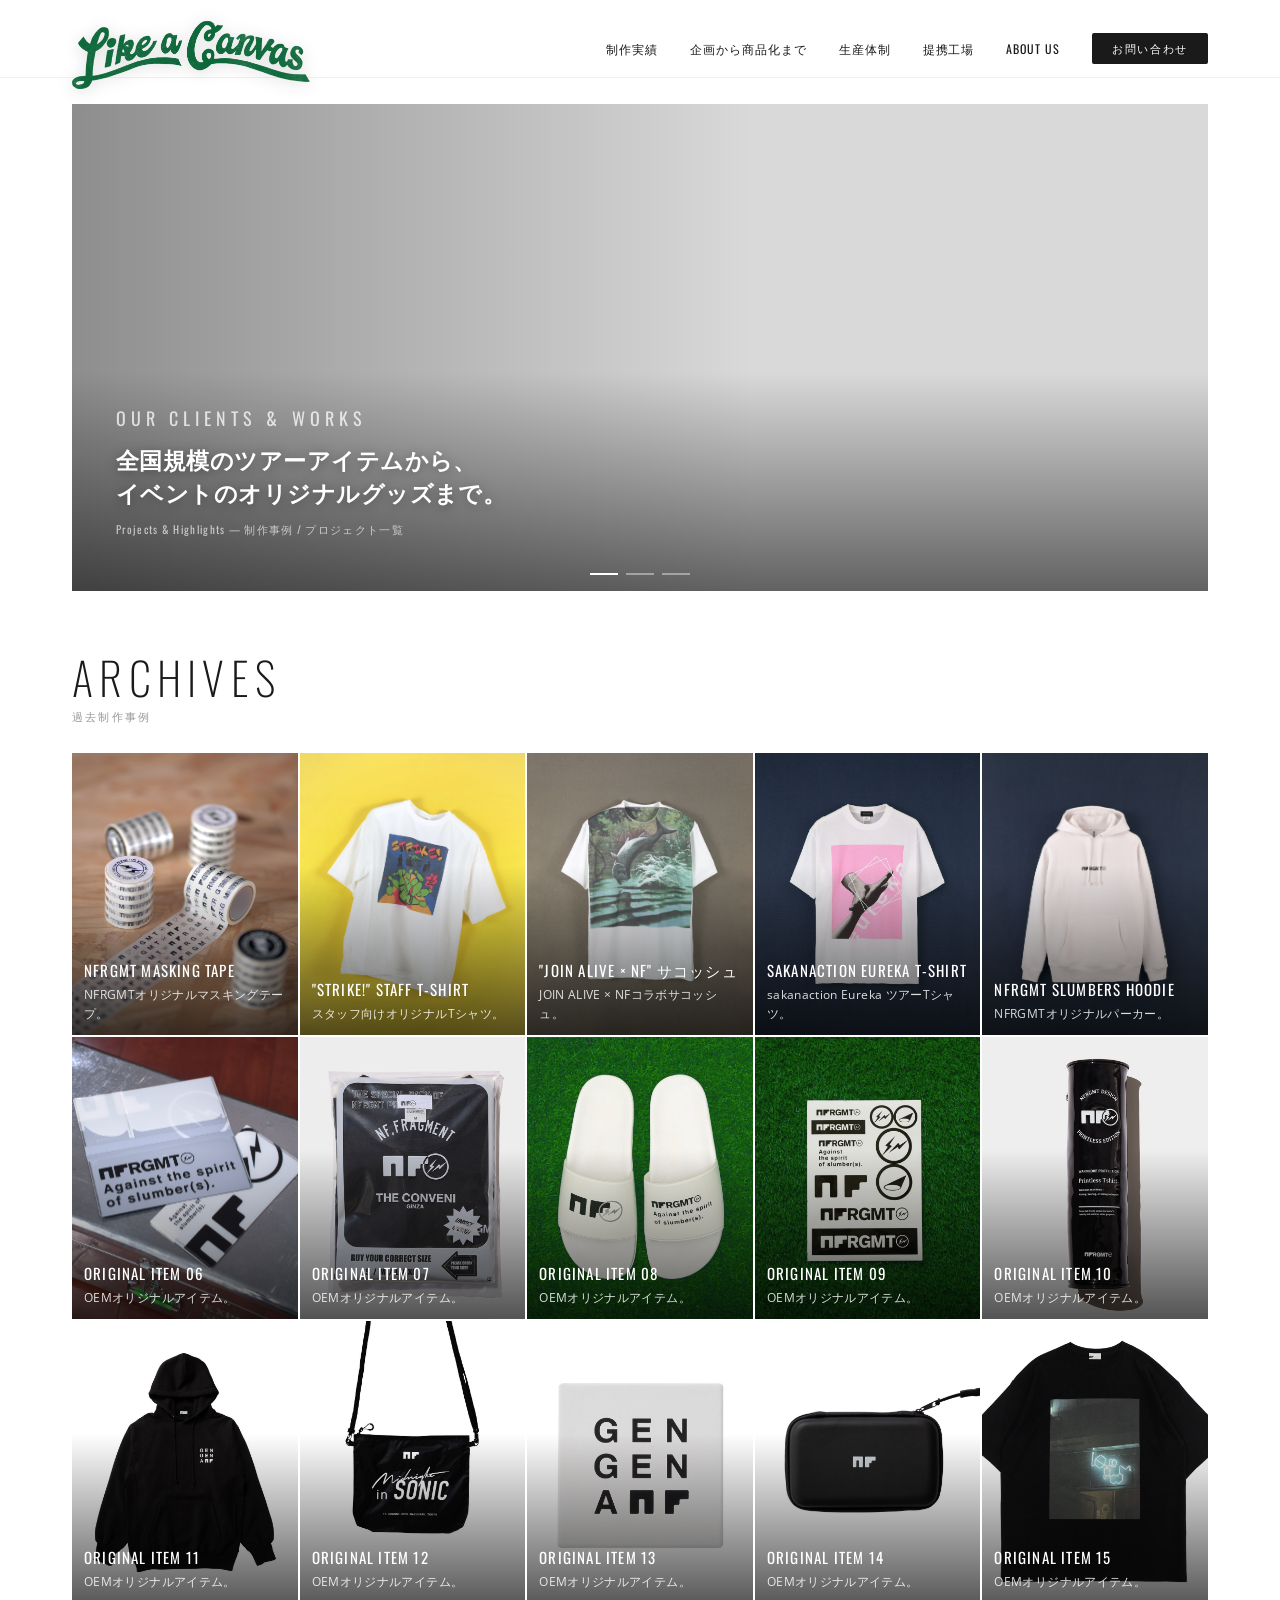
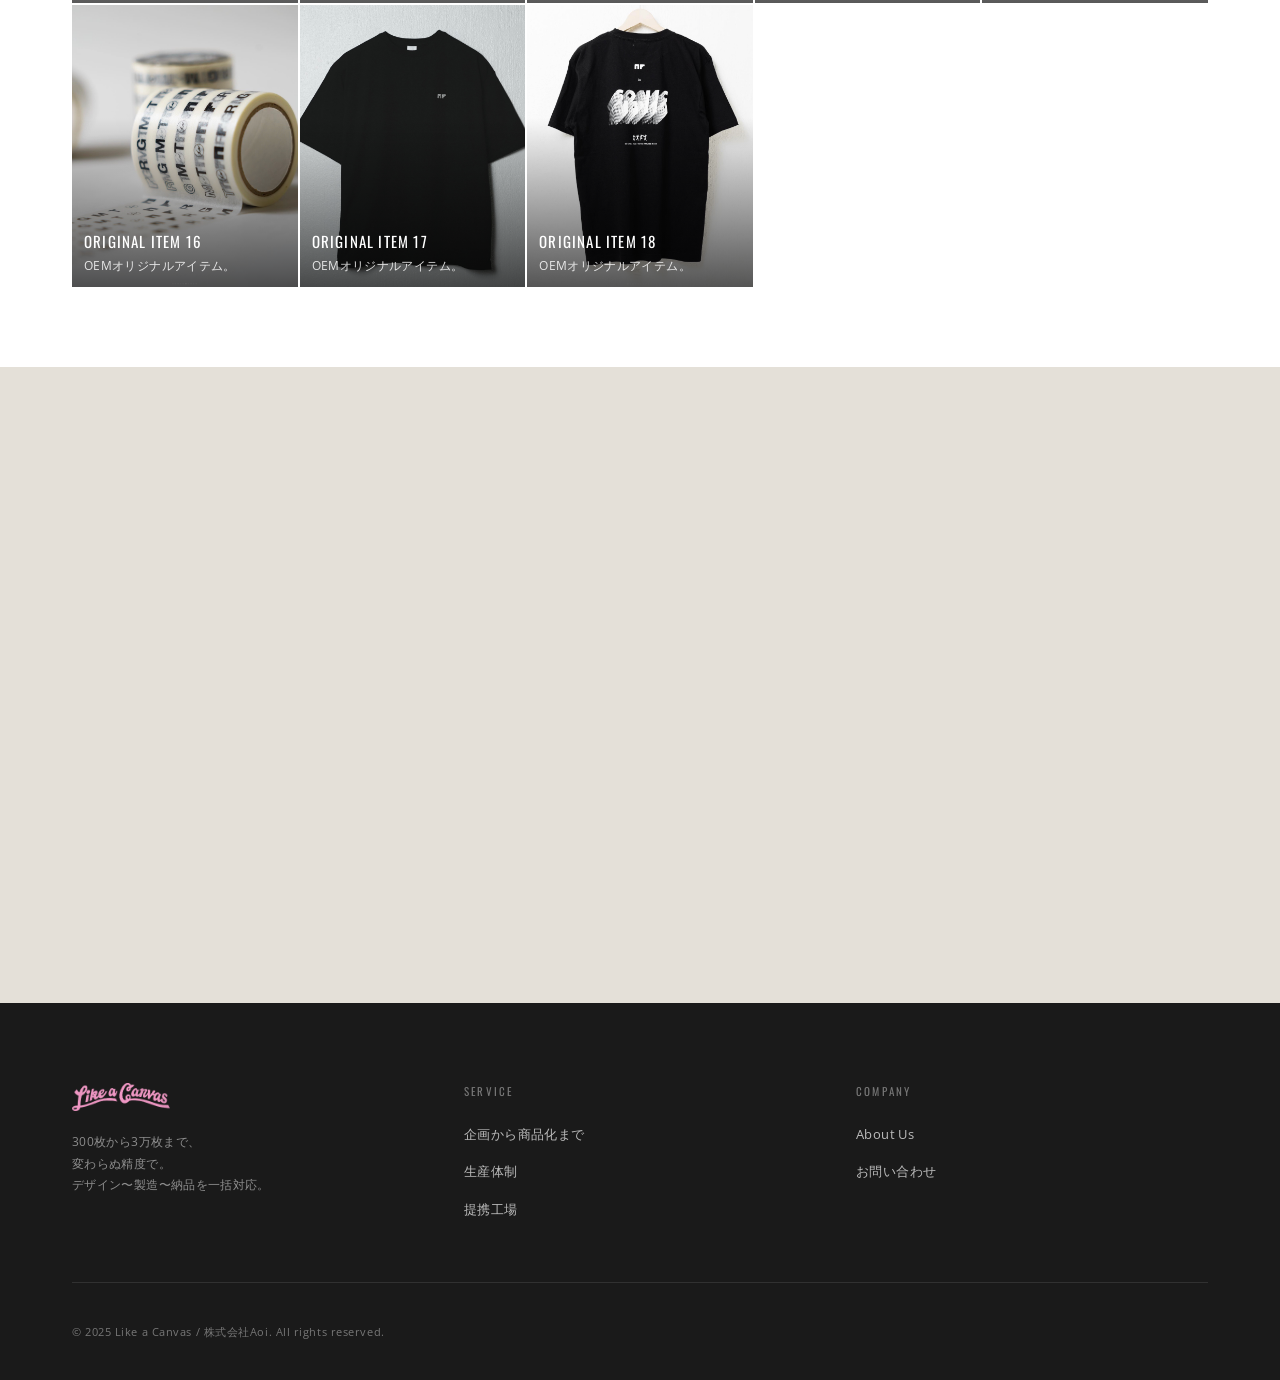
==== commit f2c71850: "Bold 企画から商品化まで card title in Explore section Co-Authored-By: Claude Sonnet 4.6 <noreply@anthropic.co" ====
--- a/index.html
+++ b/index.html
@@ -150,7 +150,7 @@
             </div>
           </a>
           <div class="service-item-body">
-            <h3 class="service-item-title">企画から商品化まで</h3>
+            <h3 class="service-item-title" style="font-weight:700">企画から商品化まで</h3>
             <p class="service-item-desc">アイデアの整理から工場選定・量産・納品まで、一貫して進行します。</p>
             <a href="pages/network.html" class="service-item-link">詳しく見る →</a>
           </div>
--- a/assets/css/main.css
+++ b/assets/css/main.css
@@ -974,10 +974,7 @@
    SERVICE OVERVIEW
    ================================================ */
 .service-overview {
-  background-color: #e4e0d8;
-  background-image: url("data:image/svg+xml,%3Csvg%20xmlns='http://www.w3.org/2000/svg'%20width='500'%20height='360'%3E%0A%20%20%3Crect%20width='500'%20height='360'%20fill='%23e4e0d8'/%3E%0A%20%20%3Cpath%20fill='%23cdc9c0'%20d='M-5%2C35%20C25%2C-5%2095%2C8%20118%2C52%20C141%2C96%20120%2C155%2080%2C162%20C35%2C170%20-20%2C118%20-5%2C35Z'/%3E%0A%20%20%3Cpath%20fill='%23cdc9c0'%20d='M308%2C-5%20C358%2C-22%20432%2C18%20448%2C72%20C464%2C126%20420%2C162%20372%2C148%20C318%2C132%20268%2C50%20308%2C-5Z'/%3E%0A%20%20%3Cpath%20fill='%23cdc9c0'%20d='M138%2C248%20C182%2C218%20262%2C238%20278%2C288%20C294%2C338%20252%2C372%20202%2C364%20C148%2C354%20102%2C278%20138%2C248Z'/%3E%0A%20%20%3Cpath%20fill='%23cdc9c0'%20d='M402%2C215%20C448%2C192%20512%2C222%20516%2C272%20C520%2C318%20476%2C342%20432%2C328%20C382%2C312%20360%2C242%20402%2C215Z'/%3E%0A%20%20%3Cpath%20fill='%23cdc9c0'%20d='M-8%2C330%20C28%2C295%2090%2C315%2095%2C358%20C100%2C395%2055%2C408%2012%2C398%20C-36%2C386%20-42%2C358%20-8%2C330Z'/%3E%0A%20%20%3Cpath%20fill='%23b5b0a7'%20d='M158%2C28%20C202%2C2%20272%2C32%20282%2C82%20C292%2C132%20252%2C162%20208%2C148%20C158%2C132%20118%2C58%20158%2C28Z'/%3E%0A%20%20%3Cpath%20fill='%23b5b0a7'%20d='M-2%2C178%20C28%2C142%2094%2C162%2099%2C212%20C104%2C262%2060%2C286%2016%2C272%20C-32%2C258%20-32%2C208%20-2%2C178Z'/%3E%0A%20%20%3Cpath%20fill='%23b5b0a7'%20d='M358%2C128%20C398%2C98%20462%2C128%20468%2C178%20C474%2C228%20432%2C254%20388%2C240%20C338%2C224%20318%2C158%20358%2C128Z'/%3E%0A%20%20%3Cpath%20fill='%23b5b0a7'%20d='M52%2C282%20C98%2C252%20168%2C272%20178%2C318%20C188%2C358%20148%2C378%20104%2C368%20C54%2C356%2018%2C312%2052%2C282Z'/%3E%0A%20%20%3Cpath%20fill='%23b5b0a7'%20d='M468%2C330%20C508%2C300%20555%2C325%20558%2C368%20C561%2C405%20520%2C418%20482%2C408%20C438%2C396%20432%2C358%20468%2C330Z'/%3E%0A%20%20%3Cpath%20fill='%239a9590'%20d='M218%2C82%20C262%2C52%20332%2C78%20338%2C128%20C344%2C178%20300%2C204%20256%2C190%20C206%2C174%20178%2C118%20218%2C82Z'/%3E%0A%20%20%3Cpath%20fill='%239a9590'%20d='M-8%2C98%20C24%2C62%2084%2C82%2088%2C132%20C92%2C182%2050%2C204%206%2C190%20C-42%2C174%20-46%2C132%20-8%2C98Z'/%3E%0A%20%20%3Cpath%20fill='%239a9590'%20d='M428%2C32%20C468%2C2%20534%2C28%20538%2C78%20C542%2C128%20498%2C154%20454%2C140%20C404%2C124%20388%2C62%20428%2C32Z'/%3E%0A%20%20%3Cpath%20fill='%239a9590'%20d='M278%2C308%20C318%2C278%20382%2C298%20392%2C342%20C402%2C382%20362%2C400%20318%2C390%20C268%2C378%20242%2C338%20278%2C308Z'/%3E%0A%20%20%3Cpath%20fill='%239a9590'%20d='M100%2C360%20C138%2C330%20195%2C348%20205%2C388%20C213%2C420%20175%2C432%20140%2C425%20C100%2C416%2072%2C388%20100%2C360Z'/%3E%0A%3C/svg%3E");
-  background-size: 500px 360px;
-  background-repeat: repeat;
+  background: #e4e0d8;
   padding: 64px 0 72px;
 }
 
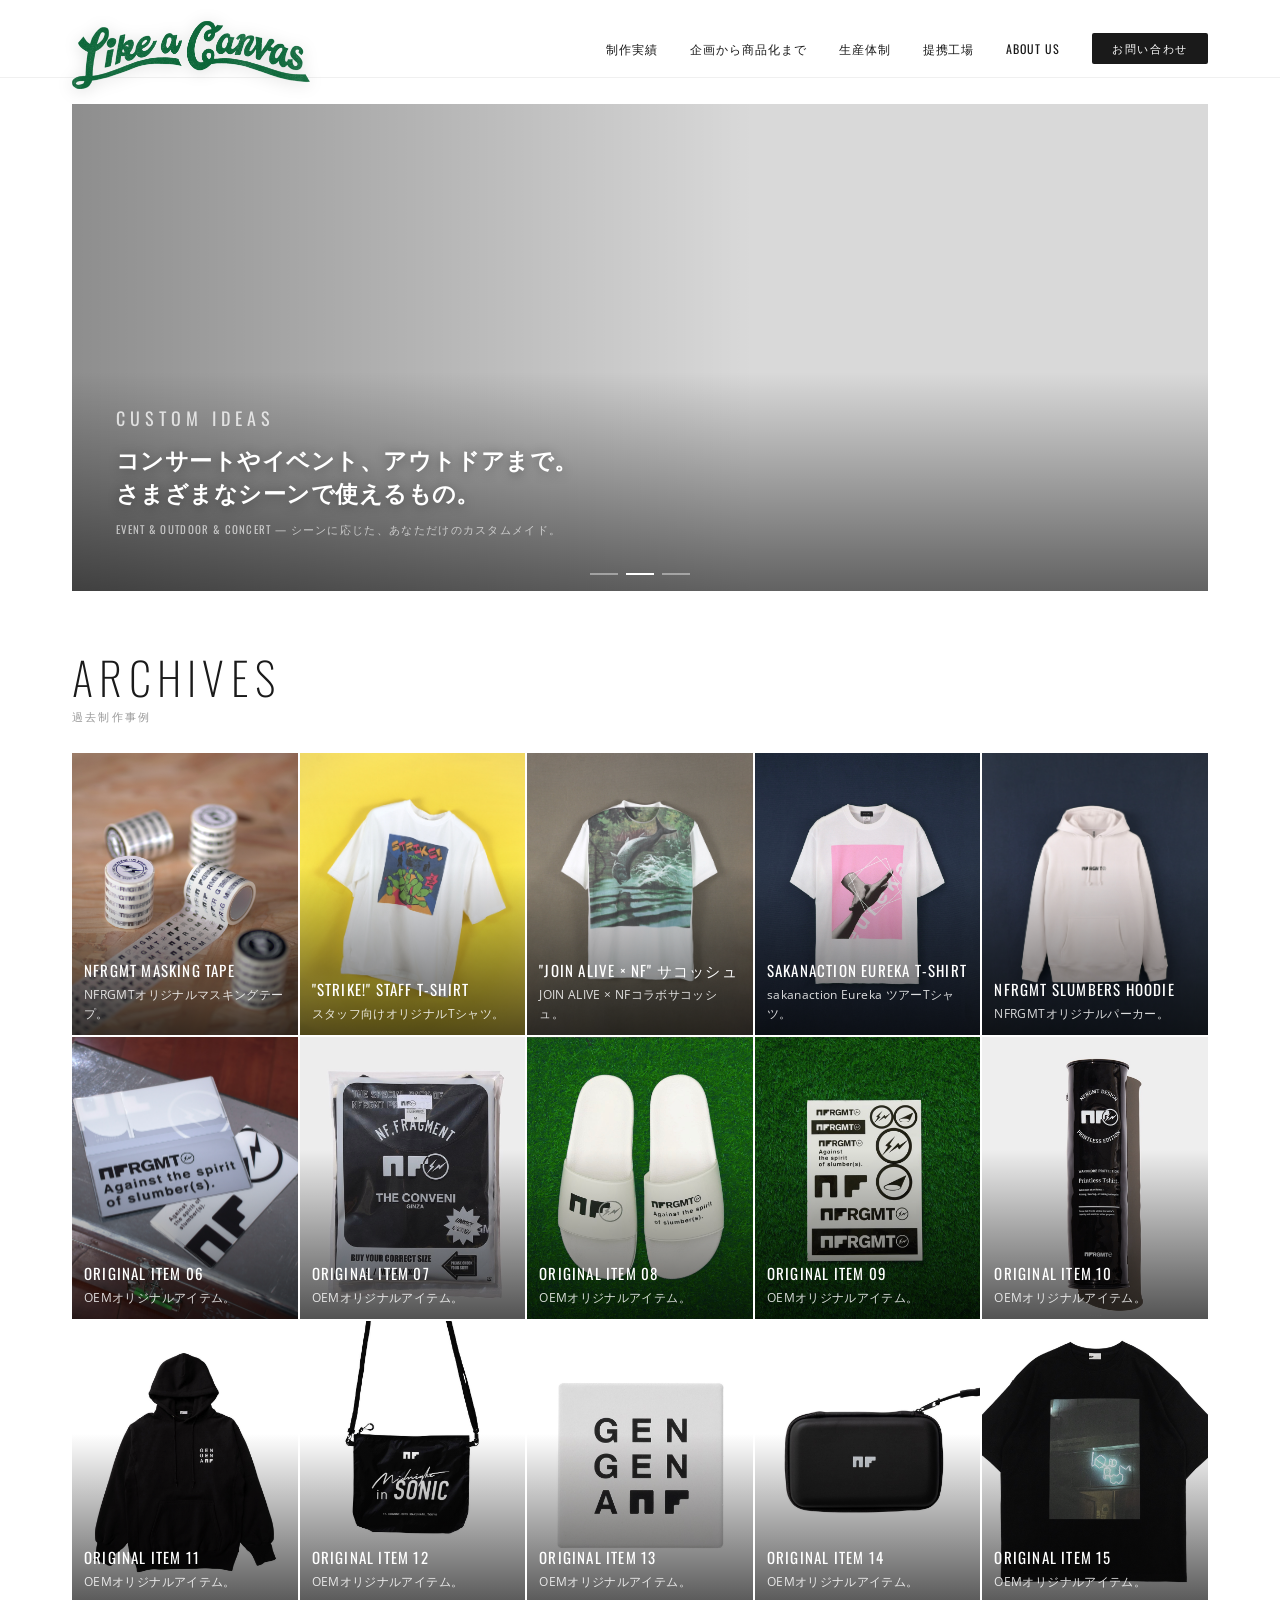
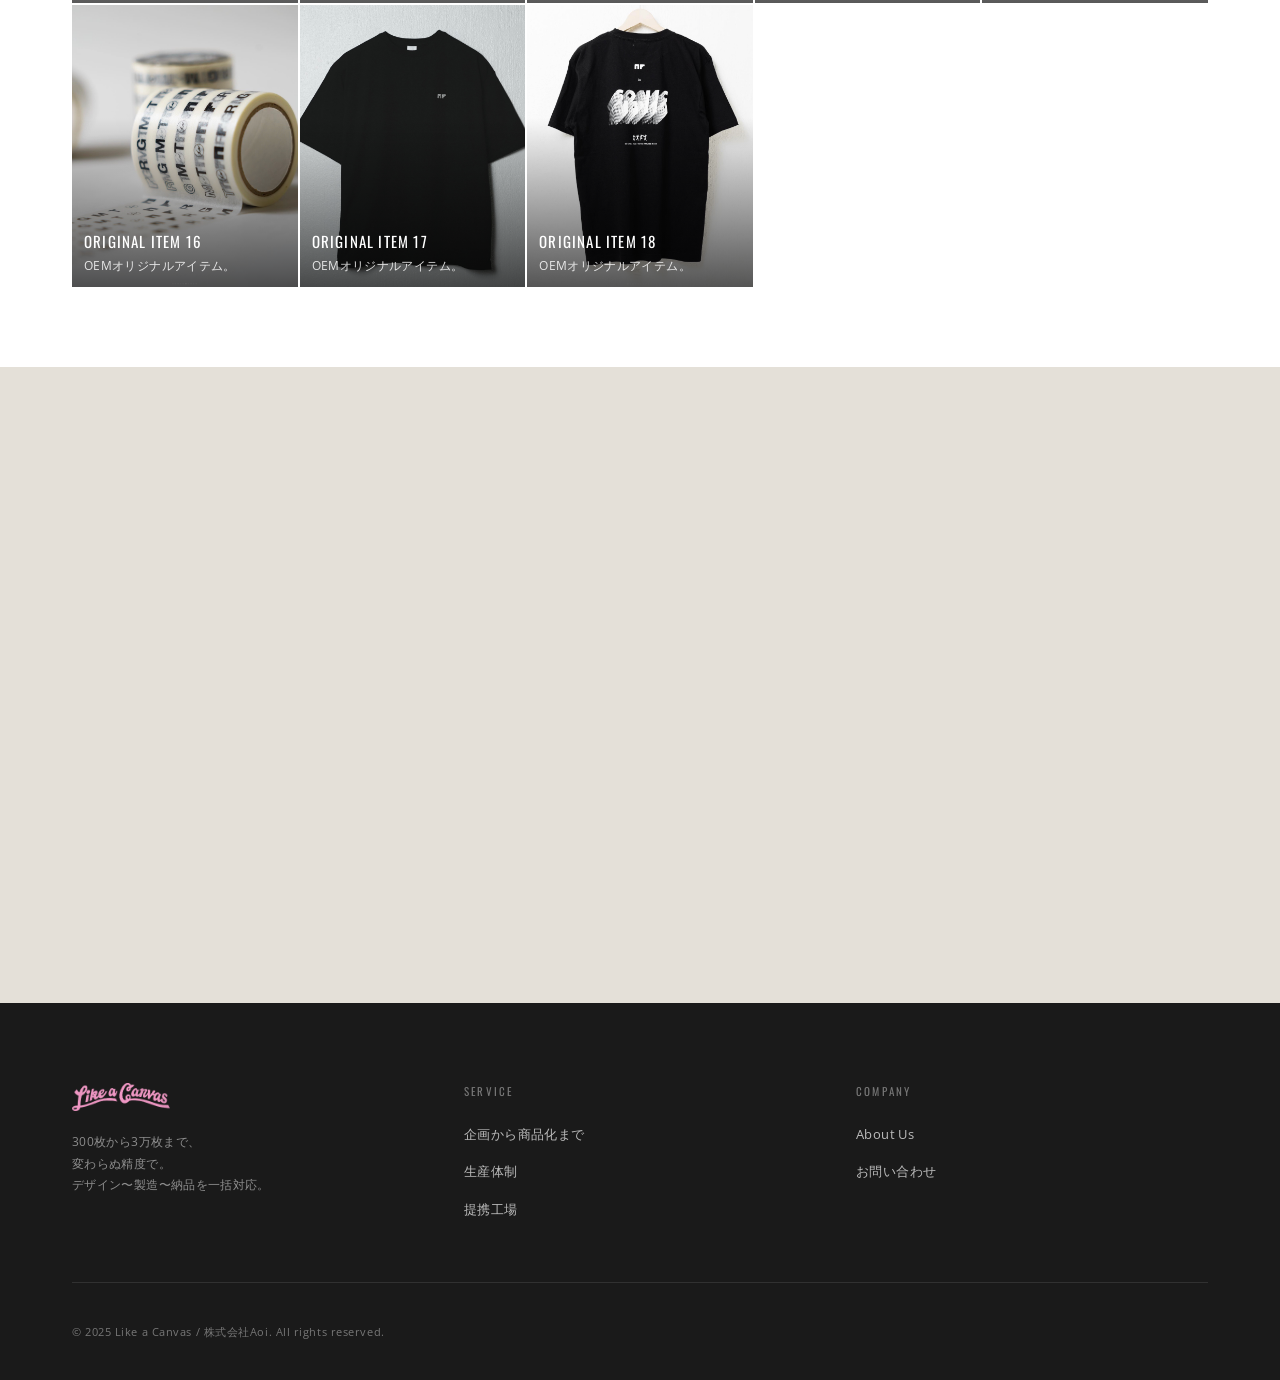
==== commit 91127a5f: "Bold all Explore section card titles Co-Authored-By: Claude Sonnet 4.6 <noreply@anthropic.com>" ====
--- a/index.html
+++ b/index.html
@@ -164,7 +164,7 @@
             </div>
           </a>
           <div class="service-item-body">
-            <h3 class="service-item-title">生産体制</h3>
+            <h3 class="service-item-title" style="font-weight:700">生産体制</h3>
             <p class="service-item-desc">国内外の工場ネットワークを活用し、アイテムとロットに応じて最適な生産背景を組み立てます。</p>
             <a href="pages/factory.html" class="service-item-link">詳しく見る →</a>
           </div>
@@ -178,7 +178,7 @@
             </div>
           </a>
           <div class="service-item-body">
-            <h3 class="service-item-title">提携工場</h3>
+            <h3 class="service-item-title" style="font-weight:700">提携工場</h3>
             <p class="service-item-desc">染め・縫製・傘・検品まで。実際に足を運んだ提携工場を紹介します。</p>
             <a href="pages/factory-showcase.html" class="service-item-link">詳しく見る →</a>
           </div>
@@ -192,7 +192,7 @@
             </div>
           </a>
           <div class="service-item-body">
-            <h3 class="service-item-title">About Us</h3>
+            <h3 class="service-item-title" style="font-weight:700">About Us</h3>
             <p class="service-item-desc">株式会社Aoiについて。事業の背景と、ものづくりへのスタンスを紹介します。</p>
             <a href="pages/about.html" class="service-item-link">詳しく見る →</a>
           </div>
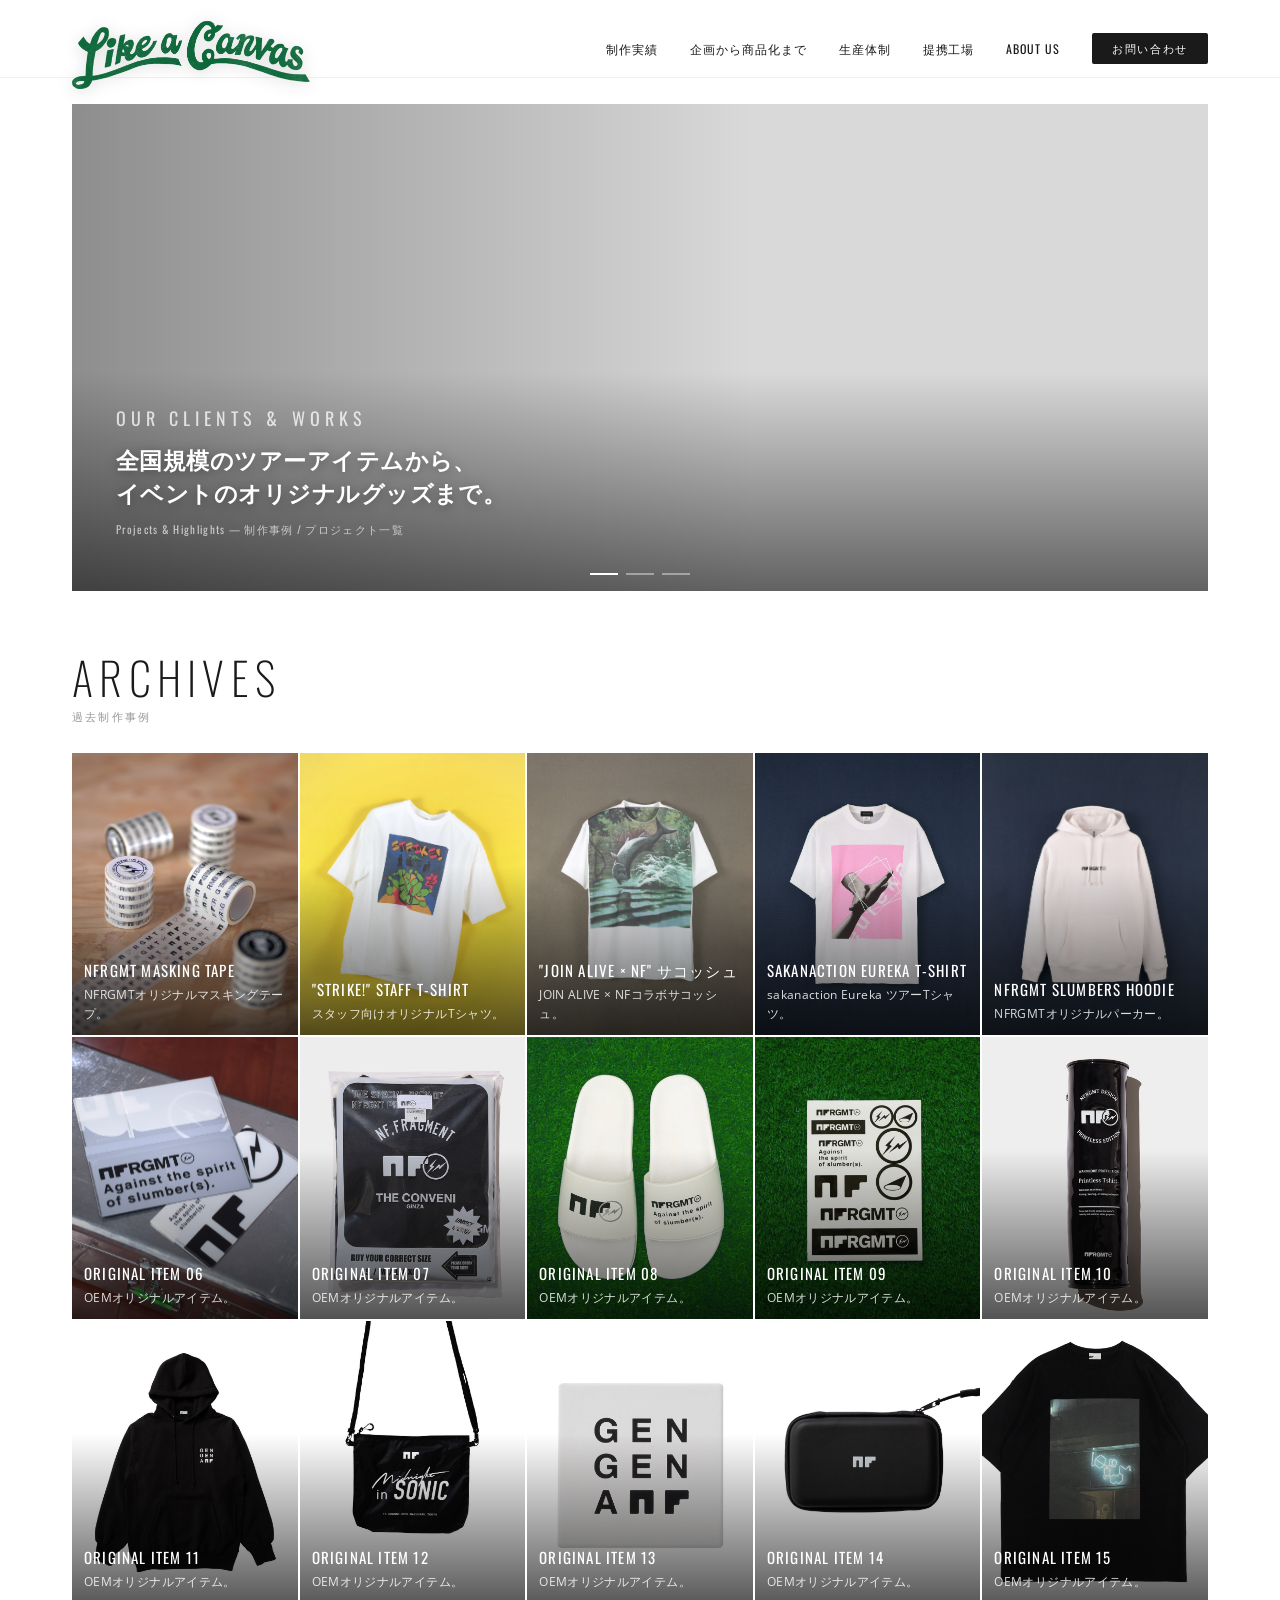
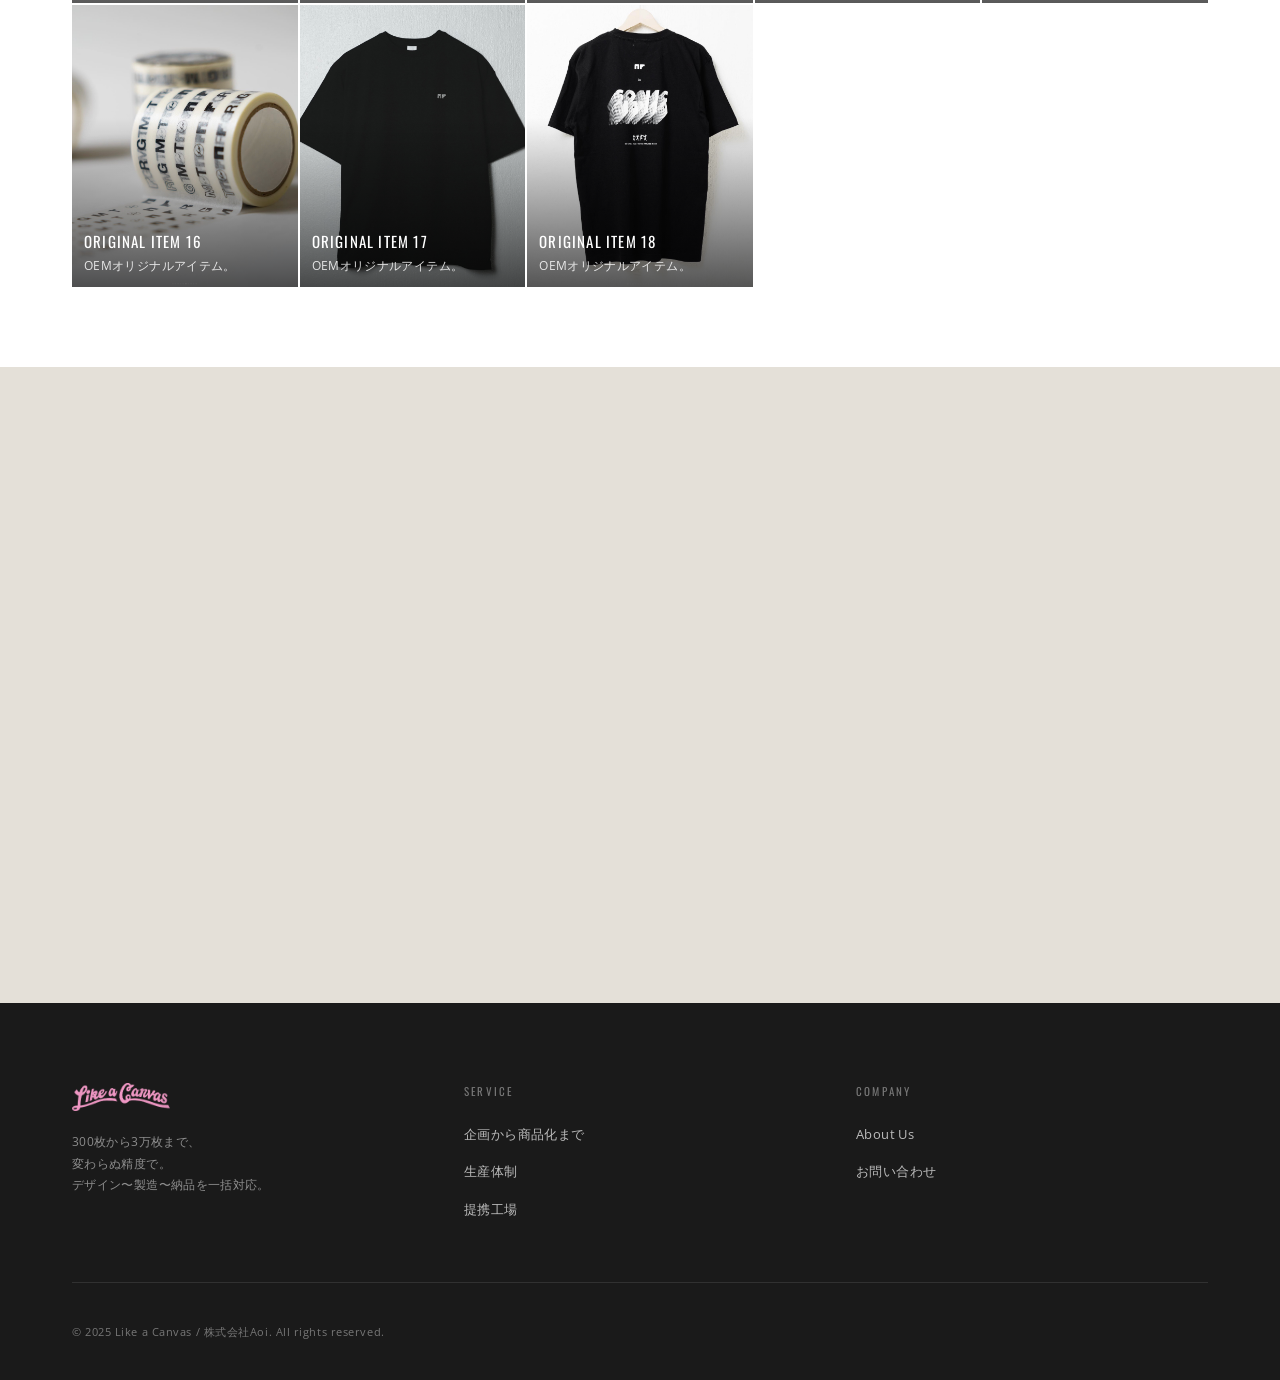
==== commit 37f40783: "Match card titles to nav tab style; ABOUT US uppercase; subtitle not bold Co-Authored-By: Claude Son" ====
--- a/index.html
+++ b/index.html
@@ -138,7 +138,7 @@
         <h2>Explore</h2>
       </div>
       <p class="service-overview-sub" data-fade>
-        <strong>Like a Canvas について、もっと詳しく。</strong>
+        Like a Canvas について、もっと詳しく。
       </p>
       <div class="service-grid">
 
@@ -192,7 +192,7 @@
             </div>
           </a>
           <div class="service-item-body">
-            <h3 class="service-item-title" style="font-weight:700">About Us</h3>
+            <h3 class="service-item-title" style="font-weight:700">ABOUT US</h3>
             <p class="service-item-desc">株式会社Aoiについて。事業の背景と、ものづくりへのスタンスを紹介します。</p>
             <a href="pages/about.html" class="service-item-link">詳しく見る →</a>
           </div>
--- a/assets/css/main.css
+++ b/assets/css/main.css
@@ -1037,7 +1037,8 @@
   font-family: var(--font-heading);
   font-size: clamp(12px, 1.4vw, 14px);
   font-weight: 500;
-  letter-spacing: 0.06em;
+  letter-spacing: 0.08em;
+  text-transform: uppercase;
   margin-bottom: 6px;
 }
 
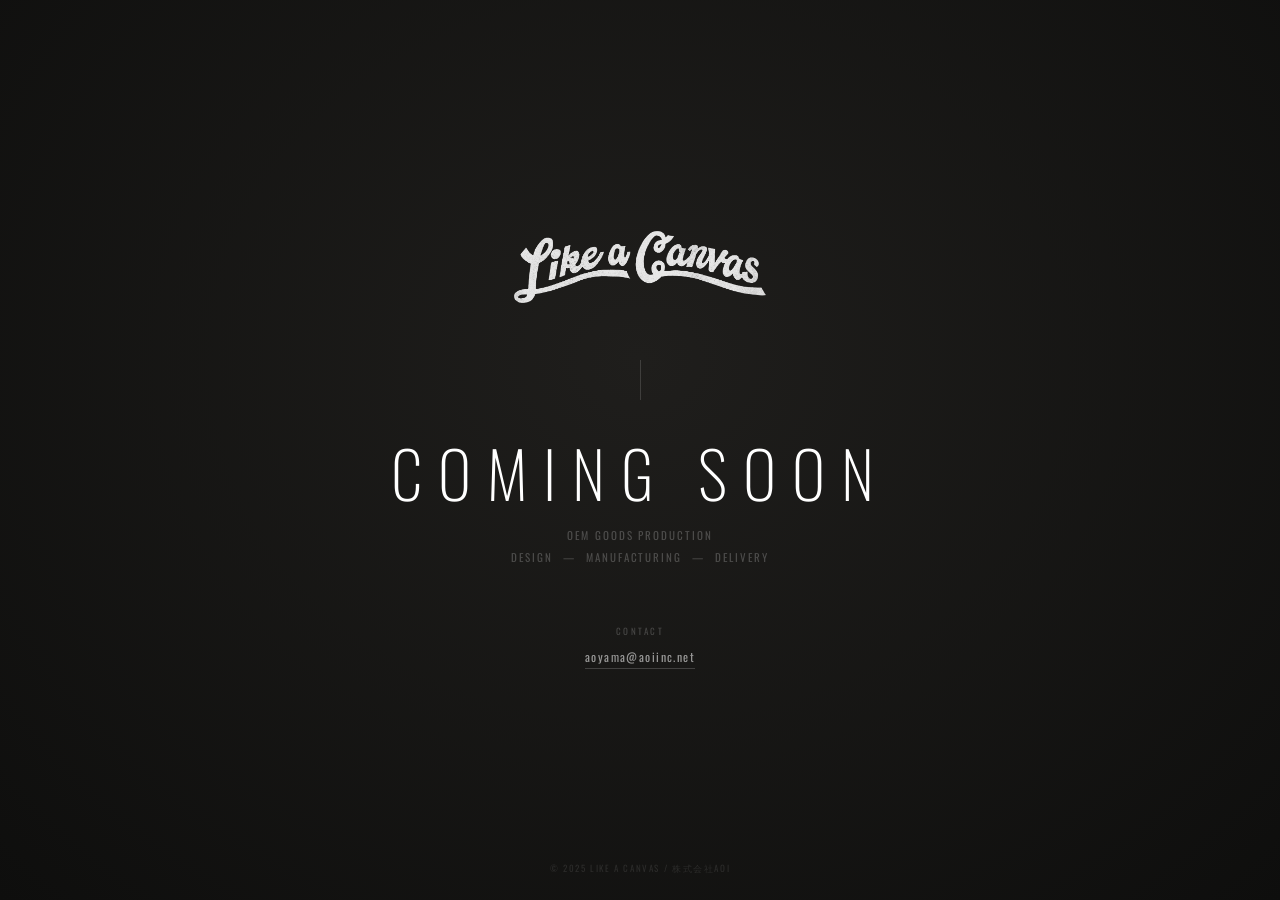
==== commit 665b00d2: "近日公開テキストを削除" ====
--- a/index.html
+++ b/index.html
@@ -4,236 +4,152 @@
   <meta charset="UTF-8">
   <meta name="viewport" content="width=device-width, initial-scale=1.0">
   <title>Like a Canvas</title>
-  <meta name="description" content="300枚から3万枚まで、変わらぬ精度で。OEMグッズ制作のLike a Canvas。">
-  <link rel="stylesheet" href="assets/css/main.css">
+  <meta name="description" content="OEMグッズ制作。デザインから製造・納品まで一括対応。">
+  <link rel="preconnect" href="https://fonts.googleapis.com">
+  <link href="https://fonts.googleapis.com/css2?family=Oswald:wght@200;300;400&display=swap" rel="stylesheet">
   <style>
-    /* フェードインアニメーション */
-    [data-fade] {
-      opacity: 0;
-      transform: translateY(24px);
-      transition: opacity 0.7s ease, transform 0.7s ease;
+    *, *::before, *::after { margin: 0; padding: 0; box-sizing: border-box; }
+
+    body {
+      background: #111110;
+      color: #fff;
+      font-family: 'Oswald', sans-serif;
+      min-height: 100vh;
+      display: flex;
+      flex-direction: column;
+      align-items: center;
+      justify-content: center;
+      text-align: center;
+      padding: 48px 24px;
+      position: relative;
     }
-    [data-fade].visible {
-      opacity: 1;
-      transform: translateY(0);
+
+    body::before {
+      content: '';
+      position: fixed;
+      inset: 0;
+      background: radial-gradient(ellipse at 50% 40%, #1f1e1c 0%, #0e0e0d 100%);
+      z-index: 0;
     }
-    /* スライド全体リンク */
-    .hero-slide-link {
-      position: absolute;
-      inset: 0;
+
+    .cs-wrap {
+      position: relative;
       z-index: 1;
-      display: block;
+      display: flex;
+      flex-direction: column;
+      align-items: center;
     }
-    .hero .hero-slide-content { pointer-events: none; }
+
+    .cs-logo {
+      margin-bottom: 52px;
+    }
+
+    .cs-logo img {
+      height: 72px;
+      width: auto;
+      filter: brightness(0) invert(1);
+      opacity: 0.9;
+    }
+
+    .cs-rule {
+      width: 1px;
+      height: 40px;
+      background: rgba(255,255,255,0.15);
+      margin-bottom: 40px;
+    }
+
+    .cs-title {
+      font-size: clamp(32px, 7vw, 64px);
+      font-weight: 200;
+      letter-spacing: 0.25em;
+      text-transform: uppercase;
+      color: #fff;
+      line-height: 1;
+      margin-bottom: 20px;
+    }
+
+    .cs-sub {
+      font-size: 10px;
+      letter-spacing: 0.28em;
+      text-transform: uppercase;
+      color: rgba(255,255,255,0.3);
+      margin-bottom: 48px;
+    }
+
+    .cs-tagline {
+      font-size: 11px;
+      letter-spacing: 0.18em;
+      text-transform: uppercase;
+      color: rgba(255,255,255,0.22);
+      line-height: 2;
+      margin-bottom: 56px;
+    }
+
+    .cs-contact-label {
+      font-size: 9px;
+      letter-spacing: 0.25em;
+      text-transform: uppercase;
+      color: rgba(255,255,255,0.2);
+      margin-bottom: 10px;
+    }
+
+    .cs-contact-link {
+      font-size: 12px;
+      letter-spacing: 0.12em;
+      color: rgba(255,255,255,0.55);
+      text-decoration: none;
+      border-bottom: 1px solid rgba(255,255,255,0.18);
+      padding-bottom: 3px;
+      transition: color 0.3s ease, border-color 0.3s ease;
+    }
+
+    .cs-contact-link:hover {
+      color: rgba(255,255,255,0.9);
+      border-color: rgba(255,255,255,0.5);
+    }
+
+    .cs-copyright {
+      position: fixed;
+      bottom: 24px;
+      left: 0;
+      right: 0;
+      text-align: center;
+      font-size: 9px;
+      letter-spacing: 0.18em;
+      text-transform: uppercase;
+      color: rgba(255,255,255,0.1);
+      z-index: 1;
+    }
+
+    .cs-wrap { animation: fadeUp 1.2s ease both; }
+    @keyframes fadeUp {
+      from { opacity: 0; transform: translateY(16px); }
+      to   { opacity: 1; transform: translateY(0); }
+    }
   </style>
 </head>
 <body>
 
-  <!-- PRELOADER -->
-  <div class="preloader">
-    <div class="preloader-inner"></div>
+  <div class="cs-wrap">
+
+    <div class="cs-logo">
+      <img src="assets/images/static/logo.png" alt="Like a Canvas">
+    </div>
+
+    <div class="cs-rule"></div>
+
+    <h1 class="cs-title">Coming Soon</h1>
+    <p class="cs-tagline">
+      OEM Goods Production<br>
+      Design &nbsp;—&nbsp; Manufacturing &nbsp;—&nbsp; Delivery
+    </p>
+
+    <p class="cs-contact-label">Contact</p>
+    <a href="mailto:aoyama@aoiinc.net" class="cs-contact-link">aoyama@aoiinc.net</a>
+
   </div>
 
-  <!-- NAVBAR -->
-  <nav class="navbar">
-    <div class="navbar-inner">
-      <a href="index.html" class="navbar-logo">
-        <img src="assets/images/static/logo.png" alt="Like a Canvas">
-      </a>
-      <ul class="nav-menu">
-        <li><a href="#archives">制作実績</a></li>
-        <li><a href="pages/network.html">企画から商品化まで</a></li>
-        <li><a href="pages/factory.html">生産体制</a></li>
-        <li><a href="pages/factory-showcase.html">提携工場</a></li>
-        <li><a href="pages/about.html">About Us</a></li>
-        <li><a href="pages/contact.html" class="nav-contact-btn">お問い合わせ</a></li>
-      </ul>
-      <button class="hamburger" aria-label="メニュー">
-        <span></span><span></span><span></span>
-      </button>
-    </div>
-  </nav>
+  <p class="cs-copyright">© 2025 Like a Canvas / 株式会社Aoi</p>
 
-  <!-- モバイルメニュー -->
-  <div class="mobile-menu">
-    <button class="mobile-menu-close" aria-label="閉じる">×</button>
-    <a href="#archives">制作実績</a>
-    <a href="pages/network.html">企画から商品化まで</a>
-    <a href="pages/factory.html">生産体制</a>
-    <a href="pages/factory-showcase.html">提携工場</a>
-    <a href="pages/about.html">About Us</a>
-    <a href="pages/contact.html">お問い合わせ</a>
-  </div>
-
-  <!-- HERO VIDEO SLIDER -->
-  <div class="hero-wrapper">
-  <div class="hero-wrapper-inner">
-  <section class="hero">
-    <div class="hero-slide active">
-      <a href="#archives" class="hero-slide-link"></a>
-      <video autoplay muted loop playsinline>
-        <source src="assets/videos/hero-archives.mp4" type="video/mp4">
-      </video>
-      <div class="hero-slide-overlay"></div>
-      <div class="hero-slide-content">
-        <p class="hero-slide-label">Our Clients &amp; Works</p>
-        <h2 class="hero-slide-title">全国規模のツアーアイテムから、<br>イベントのオリジナルグッズまで。</h2>
-        <p class="hero-slide-sub">Projects &amp; Highlights — 制作事例 / プロジェクト一覧</p>
-      </div>
-    </div>
-    <div class="hero-slide">
-      <a href="pages/contact.html" class="hero-slide-link"></a>
-      <video autoplay muted loop playsinline>
-        <source src="assets/videos/hero-what-we-can-do.mp4" type="video/mp4">
-      </video>
-      <div class="hero-slide-overlay"></div>
-      <div class="hero-slide-content">
-        <p class="hero-slide-label">Custom Ideas</p>
-        <h2 class="hero-slide-title">コンサートやイベント、アウトドアまで。<br>さまざまなシーンで使えるもの。</h2>
-        <p class="hero-slide-sub">EVENT &amp; OUTDOOR &amp; CONCERT — シーンに応じた、あなただけのカスタムメイド。</p>
-      </div>
-    </div>
-    <div class="hero-slide">
-      <a href="pages/factory.html" class="hero-slide-link"></a>
-      <video autoplay muted loop playsinline>
-        <source src="assets/videos/hero-factory.mp4" type="video/mp4">
-      </video>
-      <div class="hero-slide-overlay"></div>
-      <div class="hero-slide-content">
-        <p class="hero-slide-label">FACTORY NETWORK</p>
-        <h2 class="hero-slide-title">300枚から3万枚まで、<br>変わらぬ精度で。</h2>
-        <p class="hero-slide-sub">From 300 to 50,000 units — with the same precision.</p>
-      </div>
-    </div>
-
-    <button class="hero-arrow hero-arrow-prev" aria-label="前のスライド">&#8592;</button>
-    <button class="hero-arrow hero-arrow-next" aria-label="次のスライド">&#8594;</button>
-
-    <div class="hero-nav">
-      <button class="hero-dot active" aria-label="スライド1"></button>
-      <button class="hero-dot" aria-label="スライド2"></button>
-      <button class="hero-dot" aria-label="スライド3"></button>
-    </div>
-  </section>
-  </div>
-  </div>
-
-  <!-- ARCHIVES -->
-  <section class="archives-section" id="archives">
-    <div class="archives-inner">
-      <div class="archives-heading" data-fade>
-        <h2 class="archives-title-en">Archives</h2>
-        <p class="archives-title-ja">過去制作事例</p>
-      </div>
-      <div class="archives-grid" data-dynamic>
-        <!-- JSで動的生成 -->
-      </div>
-    </div>
-  </section>
-
-  <!-- EXPLORE SECTION -->
-  <section class="service-overview">
-    <div class="service-overview-inner">
-      <div class="service-overview-heading" data-fade>
-        <h2>Explore</h2>
-      </div>
-      <p class="service-overview-sub" data-fade>
-        Like a Canvas について、もっと詳しく。
-      </p>
-      <div class="service-grid">
-
-        <div class="service-item" data-fade>
-          <a href="pages/network.html">
-            <!-- 差し替え: <img src="assets/images/explore-network.jpg" alt="企画から商品化まで" loading="lazy"> -->
-            <div style="aspect-ratio:4/3;background:linear-gradient(135deg,#c8c4bc 0%,#a8a49c 100%);display:flex;align-items:center;justify-content:center;">
-              <span style="font-family:var(--font-heading);font-size:9px;letter-spacing:0.2em;text-transform:uppercase;color:rgba(0,0,0,0.3);">Photo</span>
-            </div>
-          </a>
-          <div class="service-item-body">
-            <h3 class="service-item-title" style="font-weight:700">企画から商品化まで</h3>
-            <p class="service-item-desc">アイデアの整理から工場選定・量産・納品まで、一貫して進行します。</p>
-            <a href="pages/network.html" class="service-item-link">詳しく見る →</a>
-          </div>
-        </div>
-
-        <div class="service-item" data-fade>
-          <a href="pages/factory.html">
-            <!-- 差し替え: <img src="assets/images/explore-factory.jpg" alt="生産体制" loading="lazy"> -->
-            <div style="aspect-ratio:4/3;background:linear-gradient(135deg,#bfbbb3 0%,#9f9b93 100%);display:flex;align-items:center;justify-content:center;">
-              <span style="font-family:var(--font-heading);font-size:9px;letter-spacing:0.2em;text-transform:uppercase;color:rgba(0,0,0,0.3);">Photo</span>
-            </div>
-          </a>
-          <div class="service-item-body">
-            <h3 class="service-item-title" style="font-weight:700">生産体制</h3>
-            <p class="service-item-desc">国内外の工場ネットワークを活用し、アイテムとロットに応じて最適な生産背景を組み立てます。</p>
-            <a href="pages/factory.html" class="service-item-link">詳しく見る →</a>
-          </div>
-        </div>
-
-        <div class="service-item" data-fade>
-          <a href="pages/factory-showcase.html">
-            <!-- 差し替え: <img src="assets/images/explore-factory-showcase.jpg" alt="提携工場" loading="lazy"> -->
-            <div style="aspect-ratio:4/3;background:linear-gradient(135deg,#b8b4ac 0%,#98948c 100%);display:flex;align-items:center;justify-content:center;">
-              <span style="font-family:var(--font-heading);font-size:9px;letter-spacing:0.2em;text-transform:uppercase;color:rgba(0,0,0,0.3);">Photo</span>
-            </div>
-          </a>
-          <div class="service-item-body">
-            <h3 class="service-item-title" style="font-weight:700">提携工場</h3>
-            <p class="service-item-desc">染め・縫製・傘・検品まで。実際に足を運んだ提携工場を紹介します。</p>
-            <a href="pages/factory-showcase.html" class="service-item-link">詳しく見る →</a>
-          </div>
-        </div>
-
-        <div class="service-item" data-fade>
-          <a href="pages/about.html">
-            <!-- 差し替え: <img src="assets/images/explore-about.jpg" alt="About Us" loading="lazy"> -->
-            <div style="aspect-ratio:4/3;background:linear-gradient(135deg,#b0aca4 0%,#908c84 100%);display:flex;align-items:center;justify-content:center;">
-              <span style="font-family:var(--font-heading);font-size:9px;letter-spacing:0.2em;text-transform:uppercase;color:rgba(0,0,0,0.3);">Photo</span>
-            </div>
-          </a>
-          <div class="service-item-body">
-            <h3 class="service-item-title" style="font-weight:700">ABOUT US</h3>
-            <p class="service-item-desc">株式会社Aoiについて。事業の背景と、ものづくりへのスタンスを紹介します。</p>
-            <a href="pages/about.html" class="service-item-link">詳しく見る →</a>
-          </div>
-        </div>
-
-      </div>
-    </div>
-  </section>
-
-  <!-- FOOTER -->
-  <footer class="footer">
-    <div class="footer-inner">
-      <div class="footer-top">
-        <div>
-          <div class="footer-logo">
-            <img src="assets/images/static/logo.png" alt="Like a Canvas">
-          </div>
-          <p class="footer-tagline">300枚から3万枚まで、<br>変わらぬ精度で。<br>デザイン〜製造〜納品を一括対応。</p>
-        </div>
-        <div>
-          <p class="footer-nav-title">Service</p>
-          <ul class="footer-nav-list">
-            <li><a href="pages/network.html">企画から商品化まで</a></li>
-            <li><a href="pages/factory.html">生産体制</a></li>
-            <li><a href="pages/factory-showcase.html">提携工場</a></li>
-          </ul>
-        </div>
-        <div>
-          <p class="footer-nav-title">Company</p>
-          <ul class="footer-nav-list">
-            <li><a href="pages/about.html">About Us</a></li>
-            <li><a href="pages/contact.html">お問い合わせ</a></li>
-          </ul>
-        </div>
-      </div>
-      <div class="footer-bottom">
-        <p class="footer-copyright">© 2025 Like a Canvas / 株式会社Aoi. All rights reserved.</p>
-      </div>
-    </div>
-  </footer>
-
-  <script src="assets/js/main.js"></script>
 </body>
 </html>
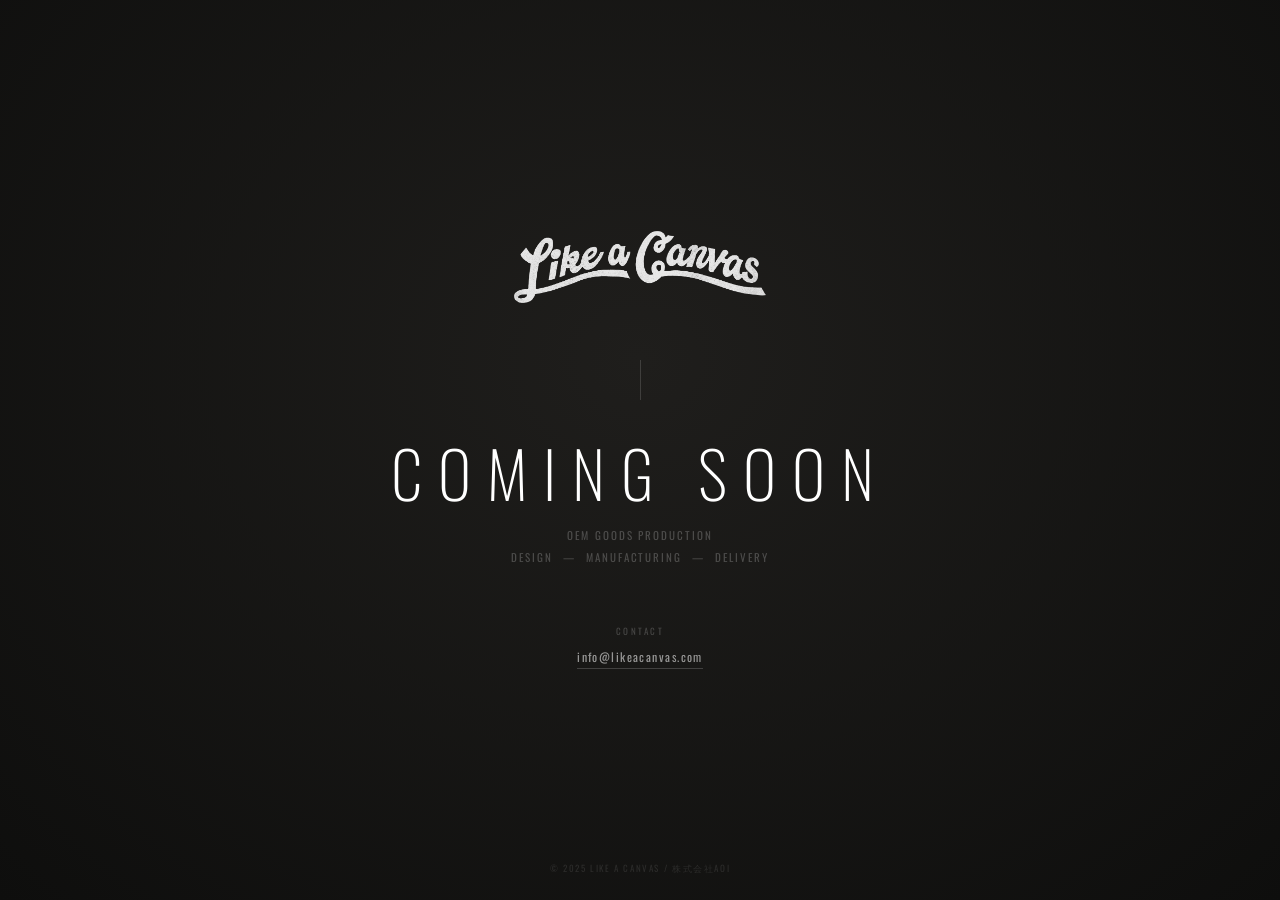
==== commit a4783a54: "メールアドレスをinfo@likeacanvas.comに変更" ====
--- a/index.html
+++ b/index.html
@@ -145,7 +145,7 @@
     </p>
 
     <p class="cs-contact-label">Contact</p>
-    <a href="mailto:aoyama@aoiinc.net" class="cs-contact-link">aoyama@aoiinc.net</a>
+    <a href="mailto:info@likeacanvas.com" class="cs-contact-link">info@likeacanvas.com</a>
 
   </div>
 
